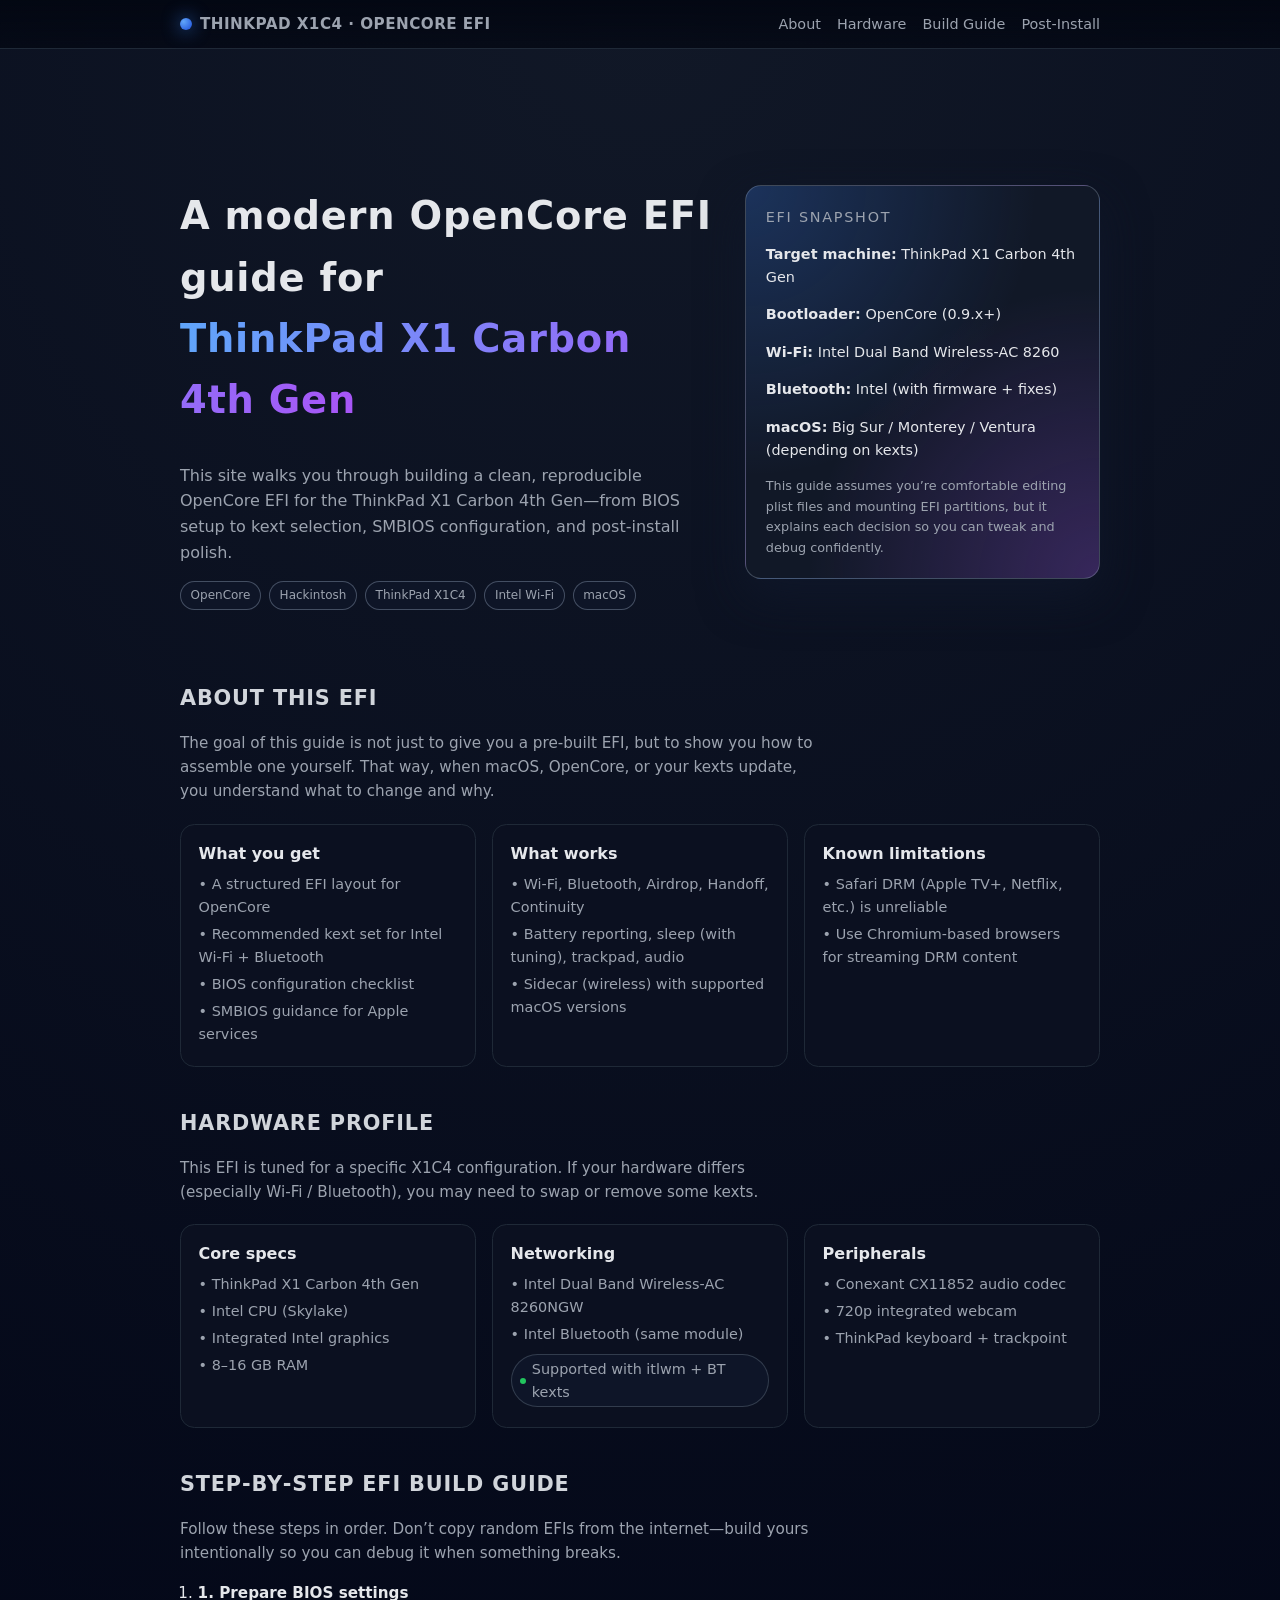
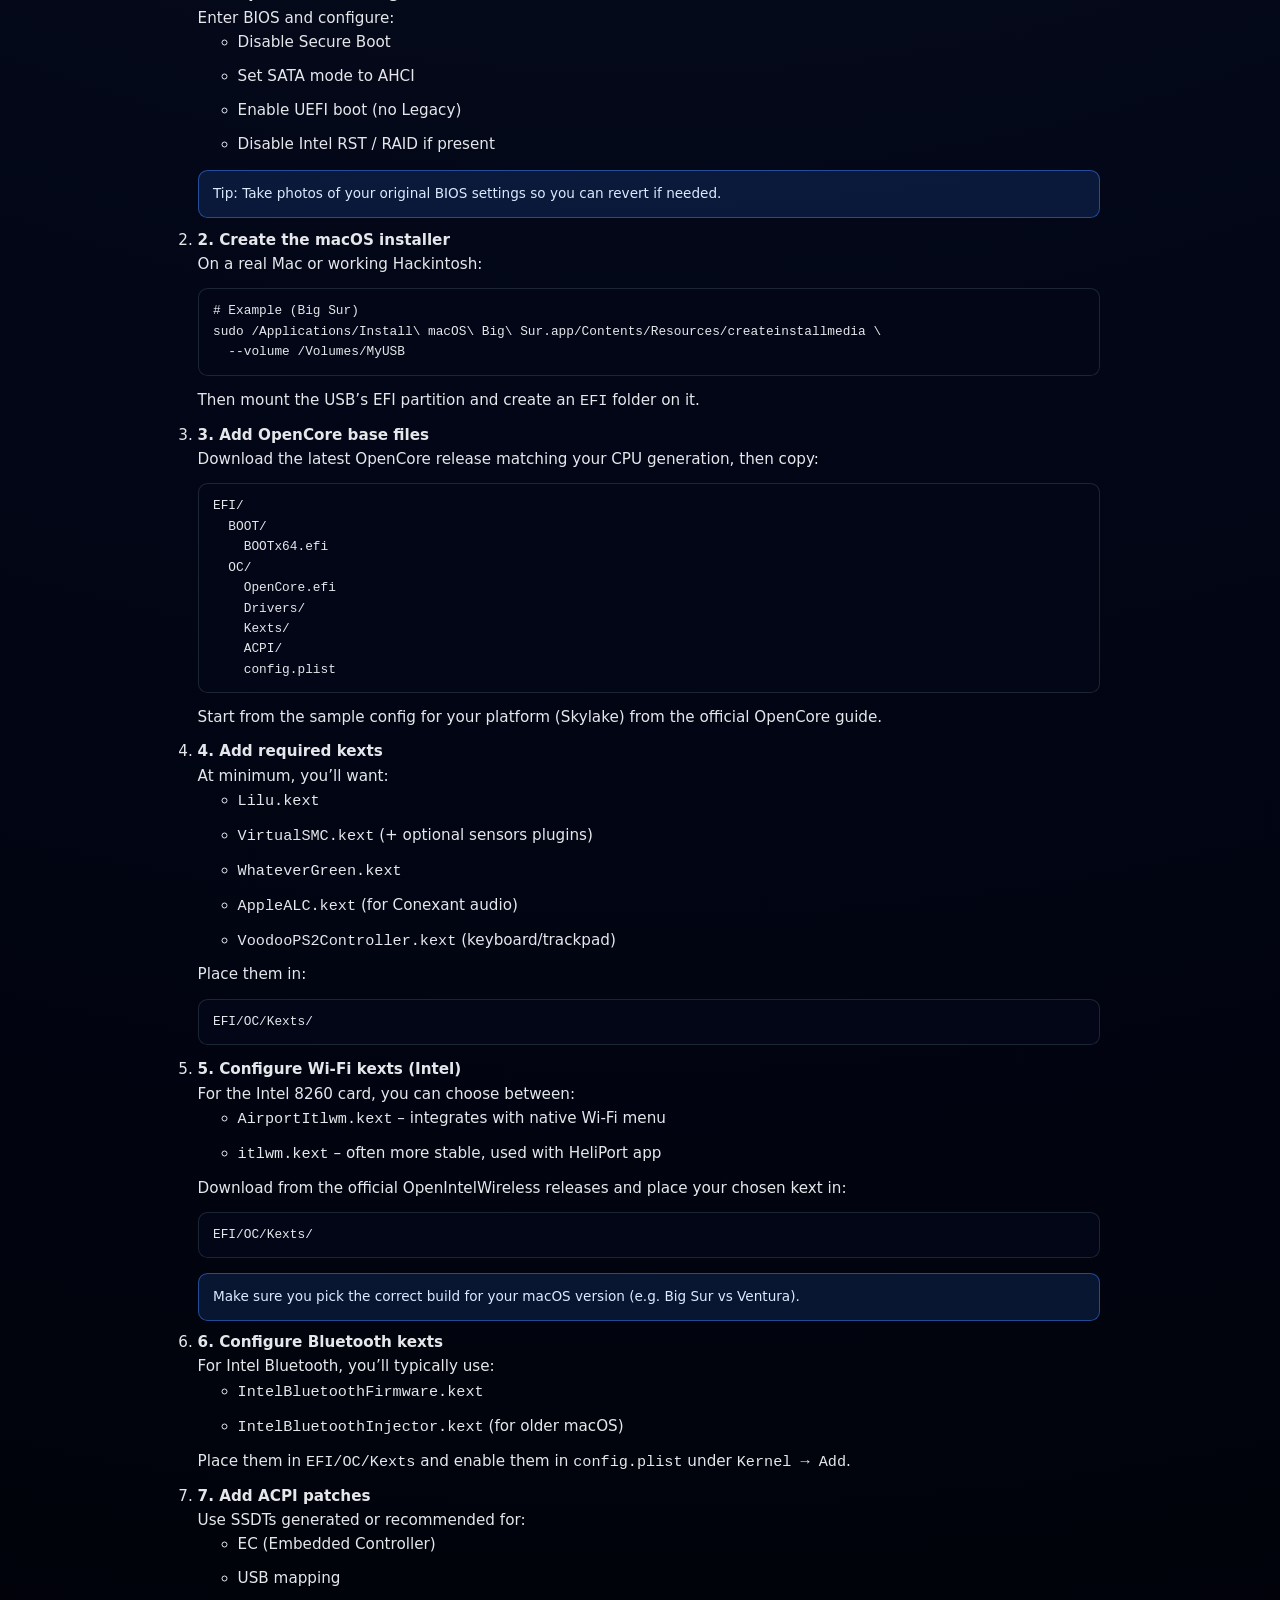
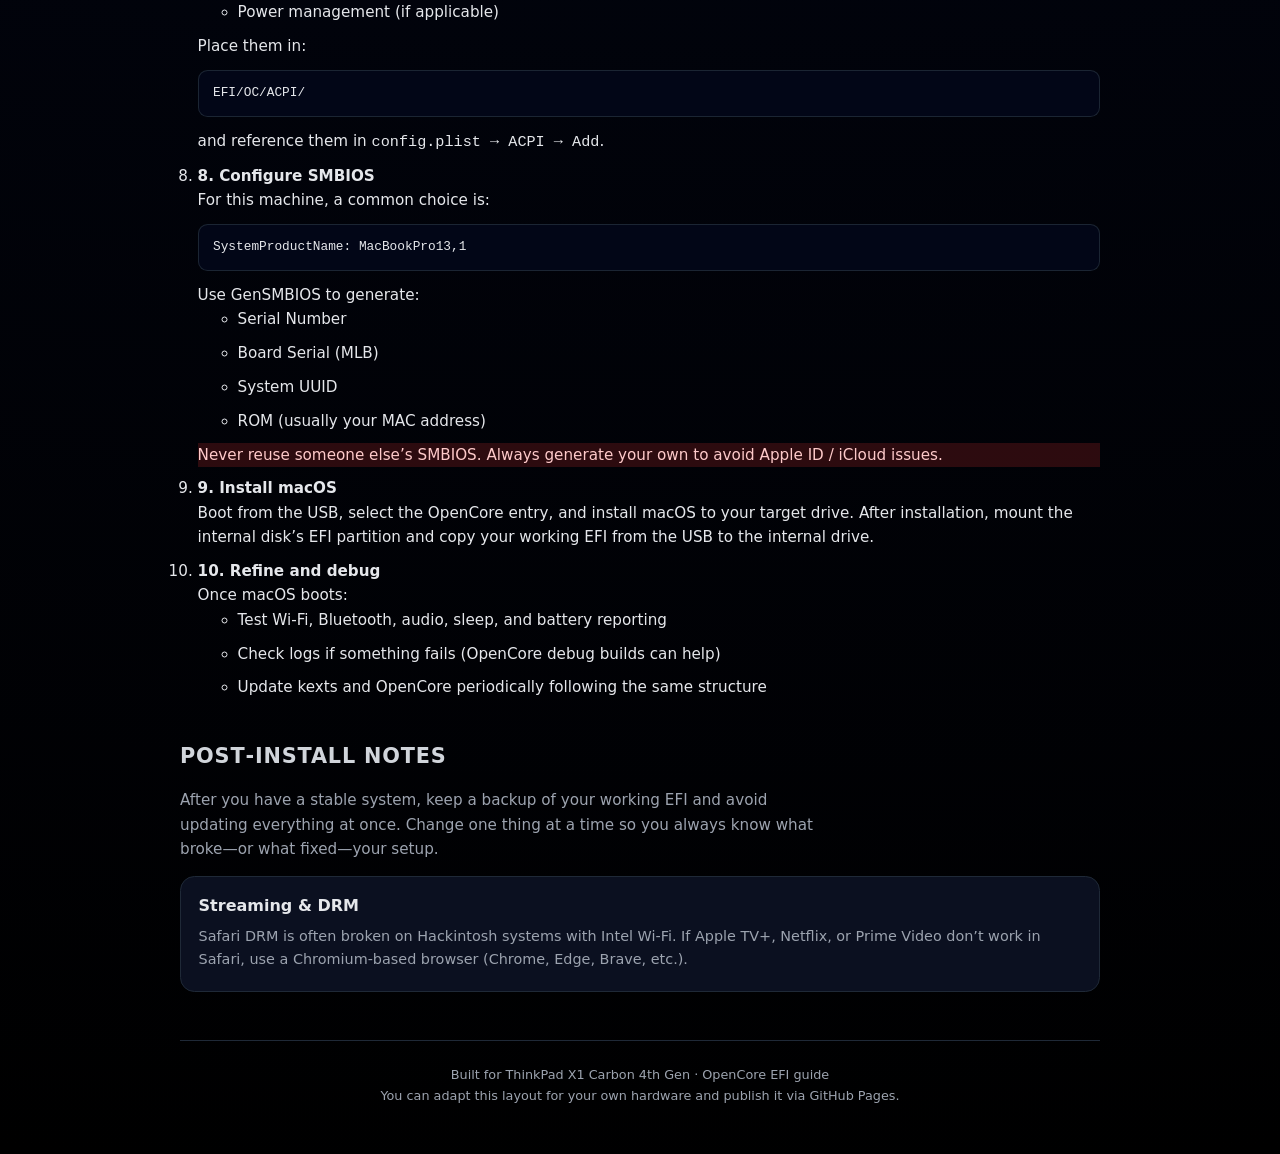
==== index.html @ 1c0f7b6c "Create index.html" ====
<!DOCTYPE html>
<html lang="en">
<head>
    <meta charset="UTF-8">
    <title>ThinkPad X1 Carbon 4th Gen – OpenCore EFI Guide</title>
    <meta name="viewport" content="width=device-width, initial-scale=1">

    <!-- Modern minimal styling -->
    <style>
        :root {
            --bg: #050816;
            --bg-alt: #0b1020;
            --card: #111827;
            --accent: #3b82f6;
            --accent-soft: rgba(59,130,246,0.15);
            --text: #e5e7eb;
            --muted: #9ca3af;
            --border: #1f2937;
            --code-bg: #020617;
            --font-main: system-ui, -apple-system, BlinkMacSystemFont, "Segoe UI", sans-serif;
            --font-mono: ui-monospace, SFMono-Regular, Menlo, Monaco, Consolas, "Liberation Mono", "Courier New", monospace;
        }

        * {
            box-sizing: border-box;
        }

        body {
            margin: 0;
            font-family: var(--font-main);
            background: radial-gradient(circle at top, #111827 0, #020617 45%, #000 100%);
            color: var(--text);
            line-height: 1.6;
        }

        a {
            color: var(--accent);
            text-decoration: none;
        }

        a:hover {
            text-decoration: underline;
        }

        header {
            position: sticky;
            top: 0;
            z-index: 20;
            backdrop-filter: blur(16px);
            background: linear-gradient(to bottom, rgba(3,7,18,0.95), rgba(3,7,18,0.7));
            border-bottom: 1px solid var(--border);
        }

        .nav {
            max-width: 960px;
            margin: 0 auto;
            padding: 0.75rem 1.25rem;
            display: flex;
            align-items: center;
            justify-content: space-between;
        }

        .nav-left {
            display: flex;
            align-items: center;
            gap: 0.5rem;
        }

        .logo-dot {
            width: 12px;
            height: 12px;
            border-radius: 999px;
            background: radial-gradient(circle at 30% 30%, #60a5fa, #1d4ed8);
            box-shadow: 0 0 18px rgba(59,130,246,0.8);
        }

        .nav-title {
            font-weight: 600;
            letter-spacing: 0.03em;
            font-size: 0.95rem;
            text-transform: uppercase;
            color: var(--muted);
        }

        .nav-links {
            display: flex;
            gap: 1rem;
            font-size: 0.9rem;
        }

        .nav-links a {
            color: var(--muted);
        }

        .nav-links a:hover {
            color: var(--text);
        }

        main {
            max-width: 960px;
            margin: 0 auto;
            padding: 1.5rem 1.25rem 3rem;
        }

        .hero {
            padding: 2.5rem 0 2rem;
            display: grid;
            grid-template-columns: minmax(0, 3fr) minmax(0, 2fr);
            gap: 2rem;
            align-items: center;
        }

        @media (max-width: 800px) {
            .hero {
                grid-template-columns: minmax(0, 1fr);
            }
        }

        .hero-title {
            font-size: clamp(2.1rem, 3vw, 2.6rem);
            font-weight: 700;
            letter-spacing: 0.02em;
        }

        .hero-title span {
            background: linear-gradient(to right, #60a5fa, #a855f7);
            -webkit-background-clip: text;
            color: transparent;
        }

        .hero-subtitle {
            margin-top: 0.75rem;
            color: var(--muted);
            max-width: 32rem;
        }

        .hero-tags {
            margin-top: 1rem;
            display: flex;
            flex-wrap: wrap;
            gap: 0.5rem;
        }

        .tag {
            font-size: 0.75rem;
            padding: 0.25rem 0.6rem;
            border-radius: 999px;
            border: 1px solid rgba(148,163,184,0.4);
            color: var(--muted);
            background: rgba(15,23,42,0.8);
        }

        .hero-card {
            border-radius: 1rem;
            padding: 1.25rem;
            background: radial-gradient(circle at top left, rgba(59,130,246,0.25), transparent 55%),
                        radial-gradient(circle at bottom right, rgba(168,85,247,0.25), transparent 55%),
                        var(--card);
            border: 1px solid rgba(148,163,184,0.35);
            box-shadow: 0 18px 45px rgba(15,23,42,0.9);
        }

        .hero-card-title {
            font-size: 0.9rem;
            text-transform: uppercase;
            letter-spacing: 0.12em;
            color: var(--muted);
            margin-bottom: 0.75rem;
        }

        .hero-card-body {
            font-size: 0.9rem;
        }

        .hero-card-body strong {
            color: #e5e7eb;
        }

        .hero-card-meta {
            margin-top: 0.75rem;
            font-size: 0.8rem;
            color: var(--muted);
        }

        section {
            margin-top: 2.5rem;
        }

        section h2 {
            font-size: 1.3rem;
            margin-bottom: 0.75rem;
            letter-spacing: 0.04em;
            text-transform: uppercase;
            color: #d1d5db;
        }

        .section-muted {
            color: var(--muted);
            font-size: 0.95rem;
            max-width: 40rem;
        }

        .grid {
            display: grid;
            grid-template-columns: repeat(auto-fit, minmax(260px, 1fr));
            gap: 1rem;
            margin-top: 1.25rem;
        }

        .card {
            background: var(--bg-alt);
            border-radius: 0.9rem;
            border: 1px solid var(--border);
            padding: 1rem 1.1rem;
        }

        .card h3 {
            margin-top: 0;
            font-size: 1rem;
            margin-bottom: 0.4rem;
        }

        .card p {
            margin: 0.25rem 0;
            font-size: 0.9rem;
            color: var(--muted);
        }

        .pill {
            display: inline-flex;
            align-items: center;
            gap: 0.35rem;
            font-size: 0.75rem;
            padding: 0.15rem 0.55rem;
            border-radius: 999px;
            background: rgba(15,23,42,0.9);
            border: 1px solid rgba(55,65,81,0.9);
            color: var(--muted);
        }

        .pill-dot {
            width: 6px;
            height: 6px;
            border-radius: 999px;
            background: #22c55e;
        }

        .pill-dot-bad {
            background: #ef4444;
        }

        .step-list {
            margin-top: 1rem;
            padding-left: 1.1rem;
        }

        .step-list li {
            margin-bottom: 0.6rem;
            font-size: 0.95rem;
        }

        .step-label {
            font-weight: 600;
            color: #e5e7eb;
        }

        pre {
            margin: 0.75rem 0;
            padding: 0.75rem 0.9rem;
            border-radius: 0.6rem;
            background: var(--code-bg);
            border: 1px solid rgba(31,41,55,0.9);
            overflow-x: auto;
            font-family: var(--font-mono);
            font-size: 0.8rem;
            color: #e5e7eb;
        }

        code {
            font-family: var(--font-mono);
        }

        .callout {
            margin-top: 0.9rem;
            padding: 0.75rem 0.9rem;
            border-radius: 0.6rem;
            border: 1px solid rgba(59,130,246,0.5);
            background: var(--accent-soft);
            font-size: 0.85rem;
            color: #dbeafe;
        }

        .callout-warn {
            border-color: rgba(248,113,113,0.7);
            background: rgba(127,29,29,0.35);
            color: #fecaca;
        }

        footer {
            margin-top: 3rem;
            padding-top: 1.5rem;
            border-top: 1px solid var(--border);
            font-size: 0.8rem;
            color: var(--muted);
            text-align: center;
        }
    </style>
</head>
<body>

<header>
    <div class="nav">
        <div class="nav-left">
            <div class="logo-dot"></div>
            <div class="nav-title">ThinkPad X1C4 · OpenCore EFI</div>
        </div>
        <nav class="nav-links">
            <a href="#about">About</a>
            <a href="#hardware">Hardware</a>
            <a href="#guide">Build Guide</a>
            <a href="#postinstall">Post‑Install</a>
        </nav>
    </div>
</header>

<main>
    <!-- Hero -->
    <section class="hero">
        <div>
            <h1 class="hero-title">
                A modern OpenCore EFI guide for<br>
                <span>ThinkPad X1 Carbon 4th Gen</span>
            </h1>
            <p class="hero-subtitle">
                This site walks you through building a clean, reproducible OpenCore EFI for the ThinkPad X1 Carbon
                4th Gen—from BIOS setup to kext selection, SMBIOS configuration, and post‑install polish.
            </p>
            <div class="hero-tags">
                <span class="tag">OpenCore</span>
                <span class="tag">Hackintosh</span>
                <span class="tag">ThinkPad X1C4</span>
                <span class="tag">Intel Wi‑Fi</span>
                <span class="tag">macOS</span>
            </div>
        </div>
        <aside class="hero-card">
            <div class="hero-card-title">EFI Snapshot</div>
            <div class="hero-card-body">
                <p><strong>Target machine:</strong> ThinkPad X1 Carbon 4th Gen</p>
                <p><strong>Bootloader:</strong> OpenCore (0.9.x+)</p>
                <p><strong>Wi‑Fi:</strong> Intel Dual Band Wireless‑AC 8260</p>
                <p><strong>Bluetooth:</strong> Intel (with firmware + fixes)</p>
                <p><strong>macOS:</strong> Big Sur / Monterey / Ventura (depending on kexts)</p>
            </div>
            <div class="hero-card-meta">
                This guide assumes you’re comfortable editing plist files and mounting EFI partitions, but it explains
                each decision so you can tweak and debug confidently.
            </div>
        </aside>
    </section>

    <!-- About -->
    <section id="about">
        <h2>About this EFI</h2>
        <p class="section-muted">
            The goal of this guide is not just to give you a pre‑built EFI, but to show you how to assemble one
            yourself. That way, when macOS, OpenCore, or your kexts update, you understand what to change and why.
        </p>

        <div class="grid">
            <div class="card">
                <h3>What you get</h3>
                <p>• A structured EFI layout for OpenCore</p>
                <p>• Recommended kext set for Intel Wi‑Fi + Bluetooth</p>
                <p>• BIOS configuration checklist</p>
                <p>• SMBIOS guidance for Apple services</p>
            </div>
            <div class="card">
                <h3>What works</h3>
                <p>• Wi‑Fi, Bluetooth, Airdrop, Handoff, Continuity</p>
                <p>• Battery reporting, sleep (with tuning), trackpad, audio</p>
                <p>• Sidecar (wireless) with supported macOS versions</p>
            </div>
            <div class="card">
                <h3>Known limitations</h3>
                <p>• Safari DRM (Apple TV+, Netflix, etc.) is unreliable</p>
                <p>• Use Chromium‑based browsers for streaming DRM content</p>
            </div>
        </div>
    </section>

    <!-- Hardware -->
    <section id="hardware">
        <h2>Hardware profile</h2>
        <p class="section-muted">
            This EFI is tuned for a specific X1C4 configuration. If your hardware differs (especially Wi‑Fi / Bluetooth),
            you may need to swap or remove some kexts.
        </p>

        <div class="grid">
            <div class="card">
                <h3>Core specs</h3>
                <p>• ThinkPad X1 Carbon 4th Gen</p>
                <p>• Intel CPU (Skylake)</p>
                <p>• Integrated Intel graphics</p>
                <p>• 8–16 GB RAM</p>
            </div>
            <div class="card">
                <h3>Networking</h3>
                <p>• Intel Dual Band Wireless‑AC 8260NGW</p>
                <p>• Intel Bluetooth (same module)</p>
                <p class="pill"><span class="pill-dot"></span> Supported with itlwm + BT kexts</p>
            </div>
            <div class="card">
                <h3>Peripherals</h3>
                <p>• Conexant CX11852 audio codec</p>
                <p>• 720p integrated webcam</p>
                <p>• ThinkPad keyboard + trackpoint</p>
            </div>
        </div>
    </section>

    <!-- Guide -->
    <section id="guide">
        <h2>Step‑by‑step EFI build guide</h2>
        <p class="section-muted">
            Follow these steps in order. Don’t copy random EFIs from the internet—build yours intentionally so you can
            debug it when something breaks.
        </p>

        <ol class="step-list">
            <li>
                <span class="step-label">1. Prepare BIOS settings</span><br>
                Enter BIOS and configure:
                <ul>
                    <li>Disable Secure Boot</li>
                    <li>Set SATA mode to AHCI</li>
                    <li>Enable UEFI boot (no Legacy)</li>
                    <li>Disable Intel RST / RAID if present</li>
                </ul>
                <div class="callout">
                    Tip: Take photos of your original BIOS settings so you can revert if needed.
                </div>
            </li>

            <li>
                <span class="step-label">2. Create the macOS installer</span><br>
                On a real Mac or working Hackintosh:
                <pre><code># Example (Big Sur)
sudo /Applications/Install\ macOS\ Big\ Sur.app/Contents/Resources/createinstallmedia \
  --volume /Volumes/MyUSB</code></pre>
                Then mount the USB’s EFI partition and create an <code>EFI</code> folder on it.
            </li>

            <li>
                <span class="step-label">3. Add OpenCore base files</span><br>
                Download the latest OpenCore release matching your CPU generation, then copy:
                <pre><code>EFI/
  BOOT/
    BOOTx64.efi
  OC/
    OpenCore.efi
    Drivers/
    Kexts/
    ACPI/
    config.plist</code></pre>
                Start from the sample config for your platform (Skylake) from the official OpenCore guide.
            </li>

            <li>
                <span class="step-label">4. Add required kexts</span><br>
                At minimum, you’ll want:
                <ul>
                    <li><code>Lilu.kext</code></li>
                    <li><code>VirtualSMC.kext</code> (+ optional sensors plugins)</li>
                    <li><code>WhateverGreen.kext</code></li>
                    <li><code>AppleALC.kext</code> (for Conexant audio)</li>
                    <li><code>VoodooPS2Controller.kext</code> (keyboard/trackpad)</li>
                </ul>
                Place them in:
                <pre><code>EFI/OC/Kexts/</code></pre>
            </li>

            <li>
                <span class="step-label">5. Configure Wi‑Fi kexts (Intel)</span><br>
                For the Intel 8260 card, you can choose between:
                <ul>
                    <li><code>AirportItlwm.kext</code> – integrates with native Wi‑Fi menu</li>
                    <li><code>itlwm.kext</code> – often more stable, used with HeliPort app</li>
                </ul>
                Download from the official OpenIntelWireless releases and place your chosen kext in:
                <pre><code>EFI/OC/Kexts/</code></pre>
                <div class="callout">
                    Make sure you pick the correct build for your macOS version (e.g. Big Sur vs Ventura).
                </div>
            </li>

            <li>
                <span class="step-label">6. Configure Bluetooth kexts</span><br>
                For Intel Bluetooth, you’ll typically use:
                <ul>
                    <li><code>IntelBluetoothFirmware.kext</code></li>
                    <li><code>IntelBluetoothInjector.kext</code> (for older macOS)</li>
                </ul>
                Place them in <code>EFI/OC/Kexts</code> and enable them in <code>config.plist</code> under
                <code>Kernel → Add</code>.
            </li>

            <li>
                <span class="step-label">7. Add ACPI patches</span><br>
                Use SSDTs generated or recommended for:
                <ul>
                    <li>EC (Embedded Controller)</li>
                    <li>USB mapping</li>
                    <li>Power management (if applicable)</li>
                </ul>
                Place them in:
                <pre><code>EFI/OC/ACPI/</code></pre>
                and reference them in <code>config.plist → ACPI → Add</code>.
            </li>

            <li>
                <span class="step-label">8. Configure SMBIOS</span><br>
                For this machine, a common choice is:
                <pre><code>SystemProductName: MacBookPro13,1</code></pre>
                Use GenSMBIOS to generate:
                <ul>
                    <li>Serial Number</li>
                    <li>Board Serial (MLB)</li>
                    <li>System UUID</li>
                    <li>ROM (usually your MAC address)</li>
                </ul>
                <div class="callout-warn">
                    Never reuse someone else’s SMBIOS. Always generate your own to avoid Apple ID / iCloud issues.
                </div>
            </li>

            <li>
                <span class="step-label">9. Install macOS</span><br>
                Boot from the USB, select the OpenCore entry, and install macOS to your target drive. After installation,
                mount the internal disk’s EFI partition and copy your working EFI from the USB to the internal drive.
            </li>

            <li>
                <span class="step-label">10. Refine and debug</span><br>
                Once macOS boots:
                <ul>
                    <li>Test Wi‑Fi, Bluetooth, audio, sleep, and battery reporting</li>
                    <li>Check logs if something fails (OpenCore debug builds can help)</li>
                    <li>Update kexts and OpenCore periodically following the same structure</li>
                </ul>
            </li>
        </ol>
    </section>

    <!-- Post-install -->
    <section id="postinstall">
        <h2>Post‑install notes</h2>
        <p class="section-muted">
            After you have a stable system, keep a backup of your working EFI and avoid updating everything at once.
            Change one thing at a time so you always know what broke—or what fixed—your setup.
        </p>

        <div class="card">
            <h3>Streaming & DRM</h3>
            <p>Safari DRM is often broken on Hackintosh systems with Intel Wi‑Fi. If Apple TV+, Netflix, or Prime Video
               don’t work in Safari, use a Chromium‑based browser (Chrome, Edge, Brave, etc.).</p>
        </div>
    </section>

    <footer>
        Built for ThinkPad X1 Carbon 4th Gen · OpenCore EFI guide<br>
        You can adapt this layout for your own hardware and publish it via GitHub Pages.
    </footer>
</main>

</body>
</html>
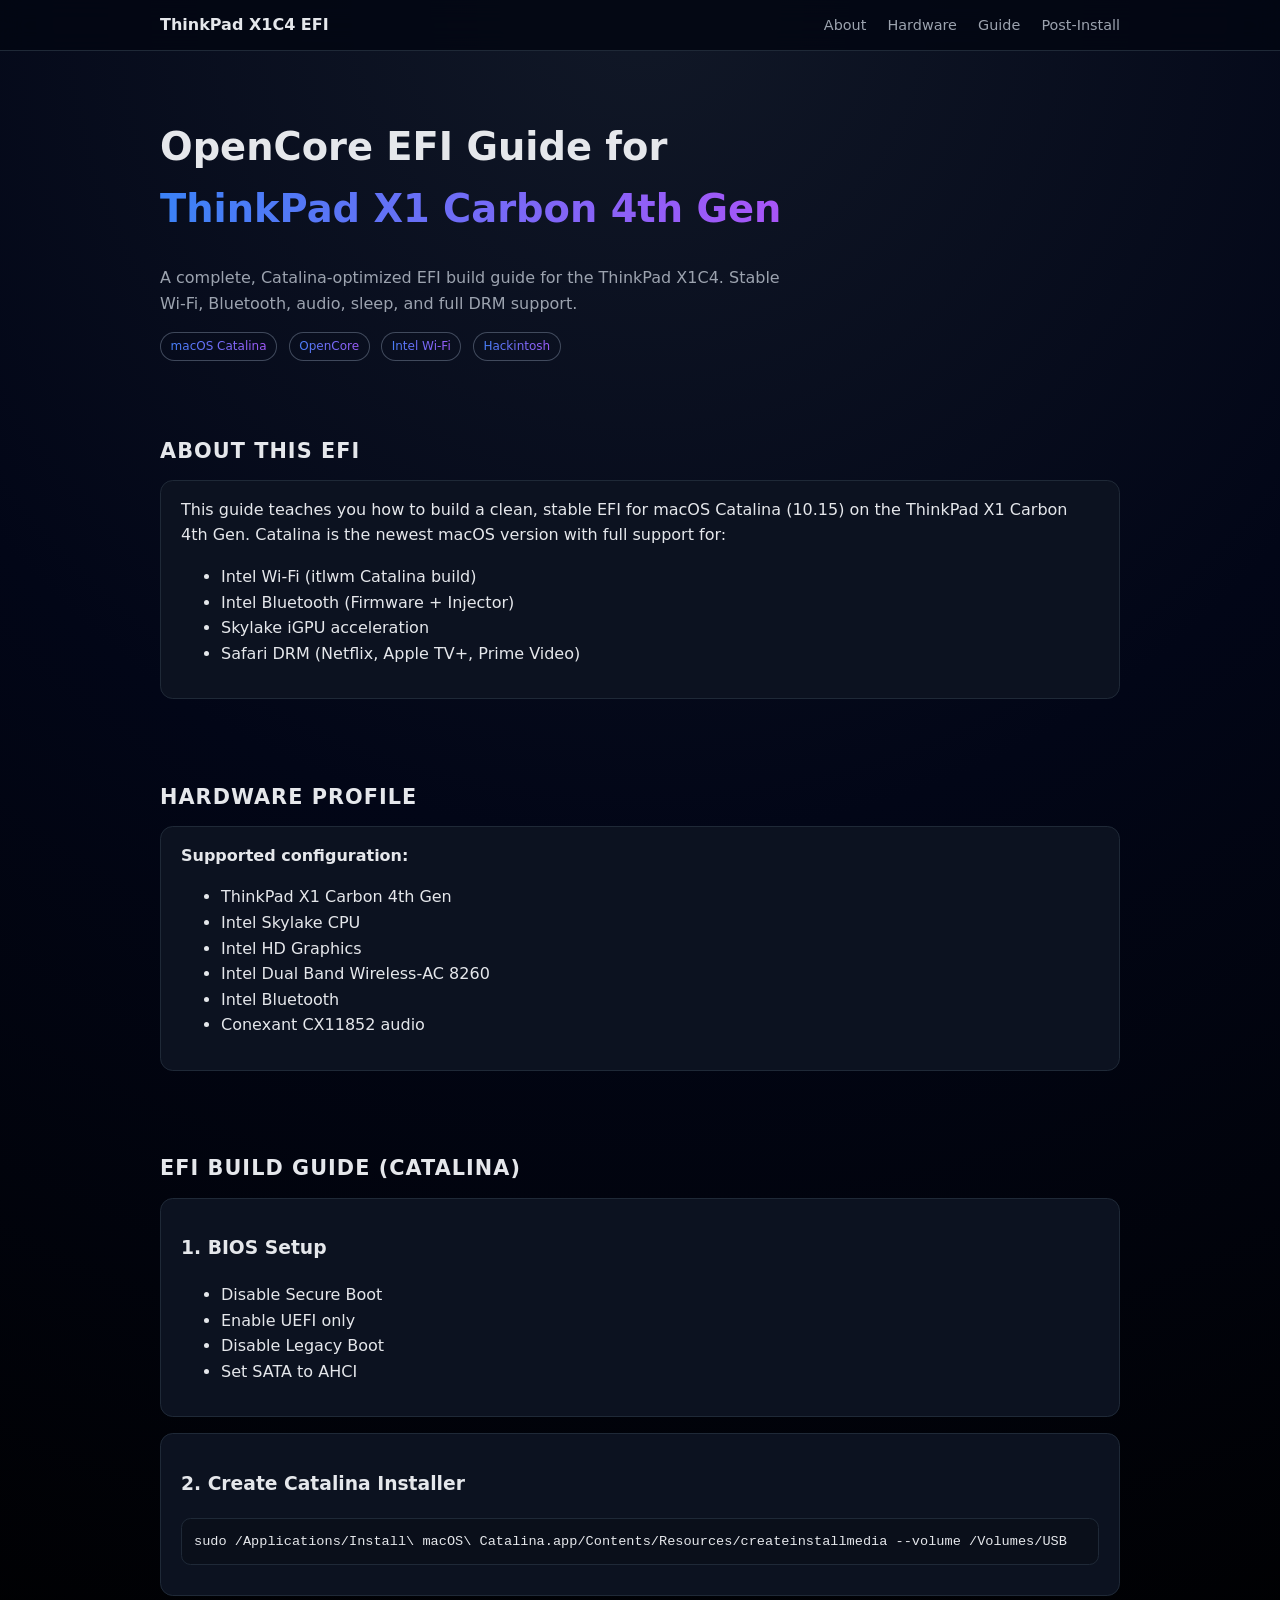
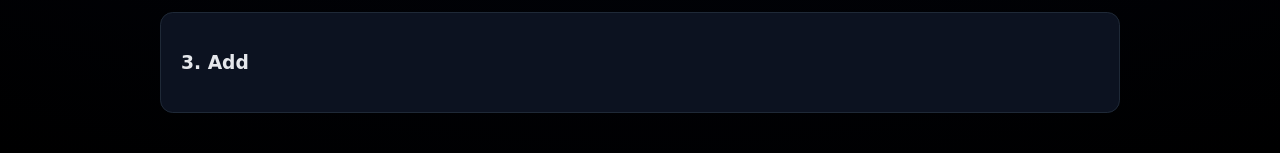
==== commit cddf879d: "Update index.html" ====
--- a/index.html
+++ b/index.html
@@ -2,577 +2,214 @@
 <html lang="en">
 <head>
     <meta charset="UTF-8">
-    <title>ThinkPad X1 Carbon 4th Gen – OpenCore EFI Guide</title>
+    <title>ThinkPad X1 Carbon 4th Gen – Catalina OpenCore EFI Guide</title>
     <meta name="viewport" content="width=device-width, initial-scale=1">
 
-    <!-- Modern minimal styling -->
     <style>
         :root {
-            --bg: #050816;
-            --bg-alt: #0b1020;
+            --bg: #05070f;
+            --bg2: #0c1220;
             --card: #111827;
             --accent: #3b82f6;
-            --accent-soft: rgba(59,130,246,0.15);
+            --accent2: #a855f7;
             --text: #e5e7eb;
             --muted: #9ca3af;
             --border: #1f2937;
-            --code-bg: #020617;
-            --font-main: system-ui, -apple-system, BlinkMacSystemFont, "Segoe UI", sans-serif;
-            --font-mono: ui-monospace, SFMono-Regular, Menlo, Monaco, Consolas, "Liberation Mono", "Courier New", monospace;
-        }
-
-        * {
-            box-sizing: border-box;
+            --code: #0a0f1a;
+            --mono: ui-monospace, SFMono-Regular, Menlo, Monaco, Consolas, monospace;
+            --sans: system-ui, -apple-system, BlinkMacSystemFont, "Segoe UI", sans-serif;
         }
 
         body {
             margin: 0;
-            font-family: var(--font-main);
+            font-family: var(--sans);
             background: radial-gradient(circle at top, #111827 0, #020617 45%, #000 100%);
             color: var(--text);
             line-height: 1.6;
         }
 
-        a {
-            color: var(--accent);
-            text-decoration: none;
-        }
-
-        a:hover {
-            text-decoration: underline;
-        }
-
         header {
             position: sticky;
             top: 0;
-            z-index: 20;
-            backdrop-filter: blur(16px);
-            background: linear-gradient(to bottom, rgba(3,7,18,0.95), rgba(3,7,18,0.7));
+            backdrop-filter: blur(12px);
+            background: rgba(3,7,18,0.85);
             border-bottom: 1px solid var(--border);
-        }
-
-        .nav {
+            z-index: 10;
+        }
+
+        nav {
             max-width: 960px;
-            margin: 0 auto;
+            margin: auto;
             padding: 0.75rem 1.25rem;
             display: flex;
+            justify-content: space-between;
             align-items: center;
-            justify-content: space-between;
-        }
-
-        .nav-left {
-            display: flex;
-            align-items: center;
-            gap: 0.5rem;
-        }
-
-        .logo-dot {
-            width: 12px;
-            height: 12px;
-            border-radius: 999px;
-            background: radial-gradient(circle at 30% 30%, #60a5fa, #1d4ed8);
-            box-shadow: 0 0 18px rgba(59,130,246,0.8);
-        }
-
-        .nav-title {
-            font-weight: 600;
-            letter-spacing: 0.03em;
-            font-size: 0.95rem;
-            text-transform: uppercase;
-            color: var(--muted);
-        }
-
-        .nav-links {
-            display: flex;
-            gap: 1rem;
+        }
+
+        nav a {
+            color: var(--muted);
+            margin-left: 1rem;
+            text-decoration: none;
             font-size: 0.9rem;
         }
 
-        .nav-links a {
-            color: var(--muted);
-        }
-
-        .nav-links a:hover {
+        nav a:hover {
             color: var(--text);
         }
 
-        main {
+        .hero {
             max-width: 960px;
-            margin: 0 auto;
-            padding: 1.5rem 1.25rem 3rem;
-        }
-
-        .hero {
-            padding: 2.5rem 0 2rem;
-            display: grid;
-            grid-template-columns: minmax(0, 3fr) minmax(0, 2fr);
-            gap: 2rem;
-            align-items: center;
-        }
-
-        @media (max-width: 800px) {
-            .hero {
-                grid-template-columns: minmax(0, 1fr);
-            }
-        }
-
-        .hero-title {
-            font-size: clamp(2.1rem, 3vw, 2.6rem);
+            margin: auto;
+            padding: 2.5rem 1.25rem 2rem;
+        }
+
+        .hero h1 {
+            font-size: clamp(2rem, 3vw, 2.6rem);
             font-weight: 700;
-            letter-spacing: 0.02em;
-        }
-
-        .hero-title span {
-            background: linear-gradient(to right, #60a5fa, #a855f7);
+        }
+
+        .hero span {
+            background: linear-gradient(to right, var(--accent), var(--accent2));
             -webkit-background-clip: text;
             color: transparent;
         }
 
-        .hero-subtitle {
-            margin-top: 0.75rem;
-            color: var(--muted);
-            max-width: 32rem;
-        }
-
-        .hero-tags {
-            margin-top: 1rem;
-            display: flex;
-            flex-wrap: wrap;
-            gap: 0.5rem;
+        .hero p {
+            color: var(--muted);
+            max-width: 40rem;
         }
 
         .tag {
-            font-size: 0.75rem;
+            display: inline-block;
             padding: 0.25rem 0.6rem;
             border-radius: 999px;
             border: 1px solid rgba(148,163,184,0.4);
             color: var(--muted);
-            background: rgba(15,23,42,0.8);
-        }
-
-        .hero-card {
-            border-radius: 1rem;
-            padding: 1.25rem;
-            background: radial-gradient(circle at top left, rgba(59,130,246,0.25), transparent 55%),
-                        radial-gradient(circle at bottom right, rgba(168,85,247,0.25), transparent 55%),
-                        var(--card);
-            border: 1px solid rgba(148,163,184,0.35);
-            box-shadow: 0 18px 45px rgba(15,23,42,0.9);
-        }
-
-        .hero-card-title {
-            font-size: 0.9rem;
-            text-transform: uppercase;
-            letter-spacing: 0.12em;
-            color: var(--muted);
-            margin-bottom: 0.75rem;
-        }
-
-        .hero-card-body {
-            font-size: 0.9rem;
-        }
-
-        .hero-card-body strong {
-            color: #e5e7eb;
-        }
-
-        .hero-card-meta {
-            margin-top: 0.75rem;
-            font-size: 0.8rem;
-            color: var(--muted);
+            margin-right: 0.4rem;
+            font-size: 0.75rem;
         }
 
         section {
-            margin-top: 2.5rem;
-        }
-
-        section h2 {
+            max-width: 960px;
+            margin: auto;
+            padding: 1.5rem 1.25rem;
+        }
+
+        h2 {
             font-size: 1.3rem;
             margin-bottom: 0.75rem;
-            letter-spacing: 0.04em;
             text-transform: uppercase;
-            color: #d1d5db;
-        }
-
-        .section-muted {
-            color: var(--muted);
-            font-size: 0.95rem;
-            max-width: 40rem;
-        }
-
-        .grid {
-            display: grid;
-            grid-template-columns: repeat(auto-fit, minmax(260px, 1fr));
-            gap: 1rem;
-            margin-top: 1.25rem;
+            letter-spacing: 0.05em;
         }
 
         .card {
-            background: var(--bg-alt);
-            border-radius: 0.9rem;
+            background: var(--bg2);
             border: 1px solid var(--border);
-            padding: 1rem 1.1rem;
-        }
-
-        .card h3 {
-            margin-top: 0;
-            font-size: 1rem;
-            margin-bottom: 0.4rem;
-        }
-
-        .card p {
-            margin: 0.25rem 0;
-            font-size: 0.9rem;
-            color: var(--muted);
-        }
-
-        .pill {
-            display: inline-flex;
-            align-items: center;
-            gap: 0.35rem;
-            font-size: 0.75rem;
-            padding: 0.15rem 0.55rem;
-            border-radius: 999px;
-            background: rgba(15,23,42,0.9);
-            border: 1px solid rgba(55,65,81,0.9);
-            color: var(--muted);
-        }
-
-        .pill-dot {
-            width: 6px;
-            height: 6px;
-            border-radius: 999px;
-            background: #22c55e;
-        }
-
-        .pill-dot-bad {
-            background: #ef4444;
-        }
-
-        .step-list {
-            margin-top: 1rem;
-            padding-left: 1.1rem;
-        }
-
-        .step-list li {
-            margin-bottom: 0.6rem;
-            font-size: 0.95rem;
-        }
-
-        .step-label {
-            font-weight: 600;
-            color: #e5e7eb;
+            border-radius: 0.8rem;
+            padding: 1rem 1.25rem;
+            margin-bottom: 1rem;
         }
 
         pre {
+            background: var(--code);
+            border: 1px solid var(--border);
+            padding: 0.75rem;
+            border-radius: 0.6rem;
+            overflow-x: auto;
+            font-family: var(--mono);
+            font-size: 0.85rem;
+        }
+
+        .callout {
+            background: rgba(59,130,246,0.15);
+            border-left: 3px solid var(--accent);
+            padding: 0.75rem 1rem;
+            border-radius: 0.4rem;
             margin: 0.75rem 0;
-            padding: 0.75rem 0.9rem;
-            border-radius: 0.6rem;
-            background: var(--code-bg);
-            border: 1px solid rgba(31,41,55,0.9);
-            overflow-x: auto;
-            font-family: var(--font-mono);
-            font-size: 0.8rem;
-            color: #e5e7eb;
-        }
-
-        code {
-            font-family: var(--font-mono);
-        }
-
-        .callout {
-            margin-top: 0.9rem;
-            padding: 0.75rem 0.9rem;
-            border-radius: 0.6rem;
-            border: 1px solid rgba(59,130,246,0.5);
-            background: var(--accent-soft);
+        }
+
+        footer {
+            text-align: center;
+            padding: 2rem;
+            color: var(--muted);
             font-size: 0.85rem;
-            color: #dbeafe;
-        }
-
-        .callout-warn {
-            border-color: rgba(248,113,113,0.7);
-            background: rgba(127,29,29,0.35);
-            color: #fecaca;
-        }
-
-        footer {
-            margin-top: 3rem;
-            padding-top: 1.5rem;
-            border-top: 1px solid var(--border);
-            font-size: 0.8rem;
-            color: var(--muted);
-            text-align: center;
         }
     </style>
 </head>
+
 <body>
 
 <header>
-    <div class="nav">
-        <div class="nav-left">
-            <div class="logo-dot"></div>
-            <div class="nav-title">ThinkPad X1C4 · OpenCore EFI</div>
-        </div>
-        <nav class="nav-links">
+    <nav>
+        <div><strong>ThinkPad X1C4 EFI</strong></div>
+        <div>
             <a href="#about">About</a>
             <a href="#hardware">Hardware</a>
-            <a href="#guide">Build Guide</a>
-            <a href="#postinstall">Post‑Install</a>
-        </nav>
-    </div>
+            <a href="#guide">Guide</a>
+            <a href="#post">Post‑Install</a>
+        </div>
+    </nav>
 </header>
 
-<main>
-    <!-- Hero -->
-    <section class="hero">
-        <div>
-            <h1 class="hero-title">
-                A modern OpenCore EFI guide for<br>
-                <span>ThinkPad X1 Carbon 4th Gen</span>
-            </h1>
-            <p class="hero-subtitle">
-                This site walks you through building a clean, reproducible OpenCore EFI for the ThinkPad X1 Carbon
-                4th Gen—from BIOS setup to kext selection, SMBIOS configuration, and post‑install polish.
-            </p>
-            <div class="hero-tags">
-                <span class="tag">OpenCore</span>
-                <span class="tag">Hackintosh</span>
-                <span class="tag">ThinkPad X1C4</span>
-                <span class="tag">Intel Wi‑Fi</span>
-                <span class="tag">macOS</span>
-            </div>
-        </div>
-        <aside class="hero-card">
-            <div class="hero-card-title">EFI Snapshot</div>
-            <div class="hero-card-body">
-                <p><strong>Target machine:</strong> ThinkPad X1 Carbon 4th Gen</p>
-                <p><strong>Bootloader:</strong> OpenCore (0.9.x+)</p>
-                <p><strong>Wi‑Fi:</strong> Intel Dual Band Wireless‑AC 8260</p>
-                <p><strong>Bluetooth:</strong> Intel (with firmware + fixes)</p>
-                <p><strong>macOS:</strong> Big Sur / Monterey / Ventura (depending on kexts)</p>
-            </div>
-            <div class="hero-card-meta">
-                This guide assumes you’re comfortable editing plist files and mounting EFI partitions, but it explains
-                each decision so you can tweak and debug confidently.
-            </div>
-        </aside>
-    </section>
-
-    <!-- About -->
-    <section id="about">
-        <h2>About this EFI</h2>
-        <p class="section-muted">
-            The goal of this guide is not just to give you a pre‑built EFI, but to show you how to assemble one
-            yourself. That way, when macOS, OpenCore, or your kexts update, you understand what to change and why.
-        </p>
-
-        <div class="grid">
-            <div class="card">
-                <h3>What you get</h3>
-                <p>• A structured EFI layout for OpenCore</p>
-                <p>• Recommended kext set for Intel Wi‑Fi + Bluetooth</p>
-                <p>• BIOS configuration checklist</p>
-                <p>• SMBIOS guidance for Apple services</p>
-            </div>
-            <div class="card">
-                <h3>What works</h3>
-                <p>• Wi‑Fi, Bluetooth, Airdrop, Handoff, Continuity</p>
-                <p>• Battery reporting, sleep (with tuning), trackpad, audio</p>
-                <p>• Sidecar (wireless) with supported macOS versions</p>
-            </div>
-            <div class="card">
-                <h3>Known limitations</h3>
-                <p>• Safari DRM (Apple TV+, Netflix, etc.) is unreliable</p>
-                <p>• Use Chromium‑based browsers for streaming DRM content</p>
-            </div>
-        </div>
-    </section>
-
-    <!-- Hardware -->
-    <section id="hardware">
-        <h2>Hardware profile</h2>
-        <p class="section-muted">
-            This EFI is tuned for a specific X1C4 configuration. If your hardware differs (especially Wi‑Fi / Bluetooth),
-            you may need to swap or remove some kexts.
-        </p>
-
-        <div class="grid">
-            <div class="card">
-                <h3>Core specs</h3>
-                <p>• ThinkPad X1 Carbon 4th Gen</p>
-                <p>• Intel CPU (Skylake)</p>
-                <p>• Integrated Intel graphics</p>
-                <p>• 8–16 GB RAM</p>
-            </div>
-            <div class="card">
-                <h3>Networking</h3>
-                <p>• Intel Dual Band Wireless‑AC 8260NGW</p>
-                <p>• Intel Bluetooth (same module)</p>
-                <p class="pill"><span class="pill-dot"></span> Supported with itlwm + BT kexts</p>
-            </div>
-            <div class="card">
-                <h3>Peripherals</h3>
-                <p>• Conexant CX11852 audio codec</p>
-                <p>• 720p integrated webcam</p>
-                <p>• ThinkPad keyboard + trackpoint</p>
-            </div>
-        </div>
-    </section>
-
-    <!-- Guide -->
-    <section id="guide">
-        <h2>Step‑by‑step EFI build guide</h2>
-        <p class="section-muted">
-            Follow these steps in order. Don’t copy random EFIs from the internet—build yours intentionally so you can
-            debug it when something breaks.
-        </p>
-
-        <ol class="step-list">
-            <li>
-                <span class="step-label">1. Prepare BIOS settings</span><br>
-                Enter BIOS and configure:
-                <ul>
-                    <li>Disable Secure Boot</li>
-                    <li>Set SATA mode to AHCI</li>
-                    <li>Enable UEFI boot (no Legacy)</li>
-                    <li>Disable Intel RST / RAID if present</li>
-                </ul>
-                <div class="callout">
-                    Tip: Take photos of your original BIOS settings so you can revert if needed.
-                </div>
-            </li>
-
-            <li>
-                <span class="step-label">2. Create the macOS installer</span><br>
-                On a real Mac or working Hackintosh:
-                <pre><code># Example (Big Sur)
-sudo /Applications/Install\ macOS\ Big\ Sur.app/Contents/Resources/createinstallmedia \
-  --volume /Volumes/MyUSB</code></pre>
-                Then mount the USB’s EFI partition and create an <code>EFI</code> folder on it.
-            </li>
-
-            <li>
-                <span class="step-label">3. Add OpenCore base files</span><br>
-                Download the latest OpenCore release matching your CPU generation, then copy:
-                <pre><code>EFI/
-  BOOT/
-    BOOTx64.efi
-  OC/
-    OpenCore.efi
-    Drivers/
-    Kexts/
-    ACPI/
-    config.plist</code></pre>
-                Start from the sample config for your platform (Skylake) from the official OpenCore guide.
-            </li>
-
-            <li>
-                <span class="step-label">4. Add required kexts</span><br>
-                At minimum, you’ll want:
-                <ul>
-                    <li><code>Lilu.kext</code></li>
-                    <li><code>VirtualSMC.kext</code> (+ optional sensors plugins)</li>
-                    <li><code>WhateverGreen.kext</code></li>
-                    <li><code>AppleALC.kext</code> (for Conexant audio)</li>
-                    <li><code>VoodooPS2Controller.kext</code> (keyboard/trackpad)</li>
-                </ul>
-                Place them in:
-                <pre><code>EFI/OC/Kexts/</code></pre>
-            </li>
-
-            <li>
-                <span class="step-label">5. Configure Wi‑Fi kexts (Intel)</span><br>
-                For the Intel 8260 card, you can choose between:
-                <ul>
-                    <li><code>AirportItlwm.kext</code> – integrates with native Wi‑Fi menu</li>
-                    <li><code>itlwm.kext</code> – often more stable, used with HeliPort app</li>
-                </ul>
-                Download from the official OpenIntelWireless releases and place your chosen kext in:
-                <pre><code>EFI/OC/Kexts/</code></pre>
-                <div class="callout">
-                    Make sure you pick the correct build for your macOS version (e.g. Big Sur vs Ventura).
-                </div>
-            </li>
-
-            <li>
-                <span class="step-label">6. Configure Bluetooth kexts</span><br>
-                For Intel Bluetooth, you’ll typically use:
-                <ul>
-                    <li><code>IntelBluetoothFirmware.kext</code></li>
-                    <li><code>IntelBluetoothInjector.kext</code> (for older macOS)</li>
-                </ul>
-                Place them in <code>EFI/OC/Kexts</code> and enable them in <code>config.plist</code> under
-                <code>Kernel → Add</code>.
-            </li>
-
-            <li>
-                <span class="step-label">7. Add ACPI patches</span><br>
-                Use SSDTs generated or recommended for:
-                <ul>
-                    <li>EC (Embedded Controller)</li>
-                    <li>USB mapping</li>
-                    <li>Power management (if applicable)</li>
-                </ul>
-                Place them in:
-                <pre><code>EFI/OC/ACPI/</code></pre>
-                and reference them in <code>config.plist → ACPI → Add</code>.
-            </li>
-
-            <li>
-                <span class="step-label">8. Configure SMBIOS</span><br>
-                For this machine, a common choice is:
-                <pre><code>SystemProductName: MacBookPro13,1</code></pre>
-                Use GenSMBIOS to generate:
-                <ul>
-                    <li>Serial Number</li>
-                    <li>Board Serial (MLB)</li>
-                    <li>System UUID</li>
-                    <li>ROM (usually your MAC address)</li>
-                </ul>
-                <div class="callout-warn">
-                    Never reuse someone else’s SMBIOS. Always generate your own to avoid Apple ID / iCloud issues.
-                </div>
-            </li>
-
-            <li>
-                <span class="step-label">9. Install macOS</span><br>
-                Boot from the USB, select the OpenCore entry, and install macOS to your target drive. After installation,
-                mount the internal disk’s EFI partition and copy your working EFI from the USB to the internal drive.
-            </li>
-
-            <li>
-                <span class="step-label">10. Refine and debug</span><br>
-                Once macOS boots:
-                <ul>
-                    <li>Test Wi‑Fi, Bluetooth, audio, sleep, and battery reporting</li>
-                    <li>Check logs if something fails (OpenCore debug builds can help)</li>
-                    <li>Update kexts and OpenCore periodically following the same structure</li>
-                </ul>
-            </li>
-        </ol>
-    </section>
-
-    <!-- Post-install -->
-    <section id="postinstall">
-        <h2>Post‑install notes</h2>
-        <p class="section-muted">
-            After you have a stable system, keep a backup of your working EFI and avoid updating everything at once.
-            Change one thing at a time so you always know what broke—or what fixed—your setup.
-        </p>
-
-        <div class="card">
-            <h3>Streaming & DRM</h3>
-            <p>Safari DRM is often broken on Hackintosh systems with Intel Wi‑Fi. If Apple TV+, Netflix, or Prime Video
-               don’t work in Safari, use a Chromium‑based browser (Chrome, Edge, Brave, etc.).</p>
-        </div>
-    </section>
-
-    <footer>
-        Built for ThinkPad X1 Carbon 4th Gen · OpenCore EFI guide<br>
-        You can adapt this layout for your own hardware and publish it via GitHub Pages.
-    </footer>
-</main>
-
-</body>
-</html>
+<div class="hero">
+    <h1>OpenCore EFI Guide for<br><span>ThinkPad X1 Carbon 4th Gen</span></h1>
+    <p>A complete, Catalina‑optimized EFI build guide for the ThinkPad X1C4. Stable Wi‑Fi, Bluetooth, audio, sleep, and full DRM support.</p>
+
+    <div style="margin-top:1rem;">
+        <span class="tag">macOS Catalina</span>
+        <span class="tag">OpenCore</span>
+        <span class="tag">Intel Wi‑Fi</span>
+        <span class="tag">Hackintosh</span>
+    </div>
+</div>
+
+<section id="about">
+    <h2>About This EFI</h2>
+    <div class="card">
+        This guide teaches you how to build a clean, stable EFI for macOS Catalina (10.15) on the ThinkPad X1 Carbon 4th Gen.
+        Catalina is the newest macOS version with full support for:
+        <ul>
+            <li>Intel Wi‑Fi (itlwm Catalina build)</li>
+            <li>Intel Bluetooth (Firmware + Injector)</li>
+            <li>Skylake iGPU acceleration</li>
+            <li>Safari DRM (Netflix, Apple TV+, Prime Video)</li>
+        </ul>
+    </div>
+</section>
+
+<section id="hardware">
+    <h2>Hardware Profile</h2>
+
+    <div class="card">
+        <strong>Supported configuration:</strong>
+        <ul>
+            <li>ThinkPad X1 Carbon 4th Gen</li>
+            <li>Intel Skylake CPU</li>
+            <li>Intel HD Graphics</li>
+            <li>Intel Dual Band Wireless‑AC 8260</li>
+            <li>Intel Bluetooth</li>
+            <li>Conexant CX11852 audio</li>
+        </ul>
+    </div>
+</section>
+
+<section id="guide">
+    <h2>EFI Build Guide (Catalina)</h2>
+
+    <div class="card">
+        <h3>1. BIOS Setup</h3>
+        <ul>
+            <li>Disable Secure Boot</li>
+            <li>Enable UEFI only</li>
+            <li>Disable Legacy Boot</li>
+            <li>Set SATA to AHCI</li>
+        </ul>
+    </div>
+
+    <div class="card">
+        <h3>2. Create Catalina Installer</h3>
+        <pre>sudo /Applications/Install\ macOS\ Catalina.app/Contents/Resources/createinstallmedia --volume /Volumes/USB</pre>
+    </div>
+
+    <div class="card">
+        <h3>3. Add
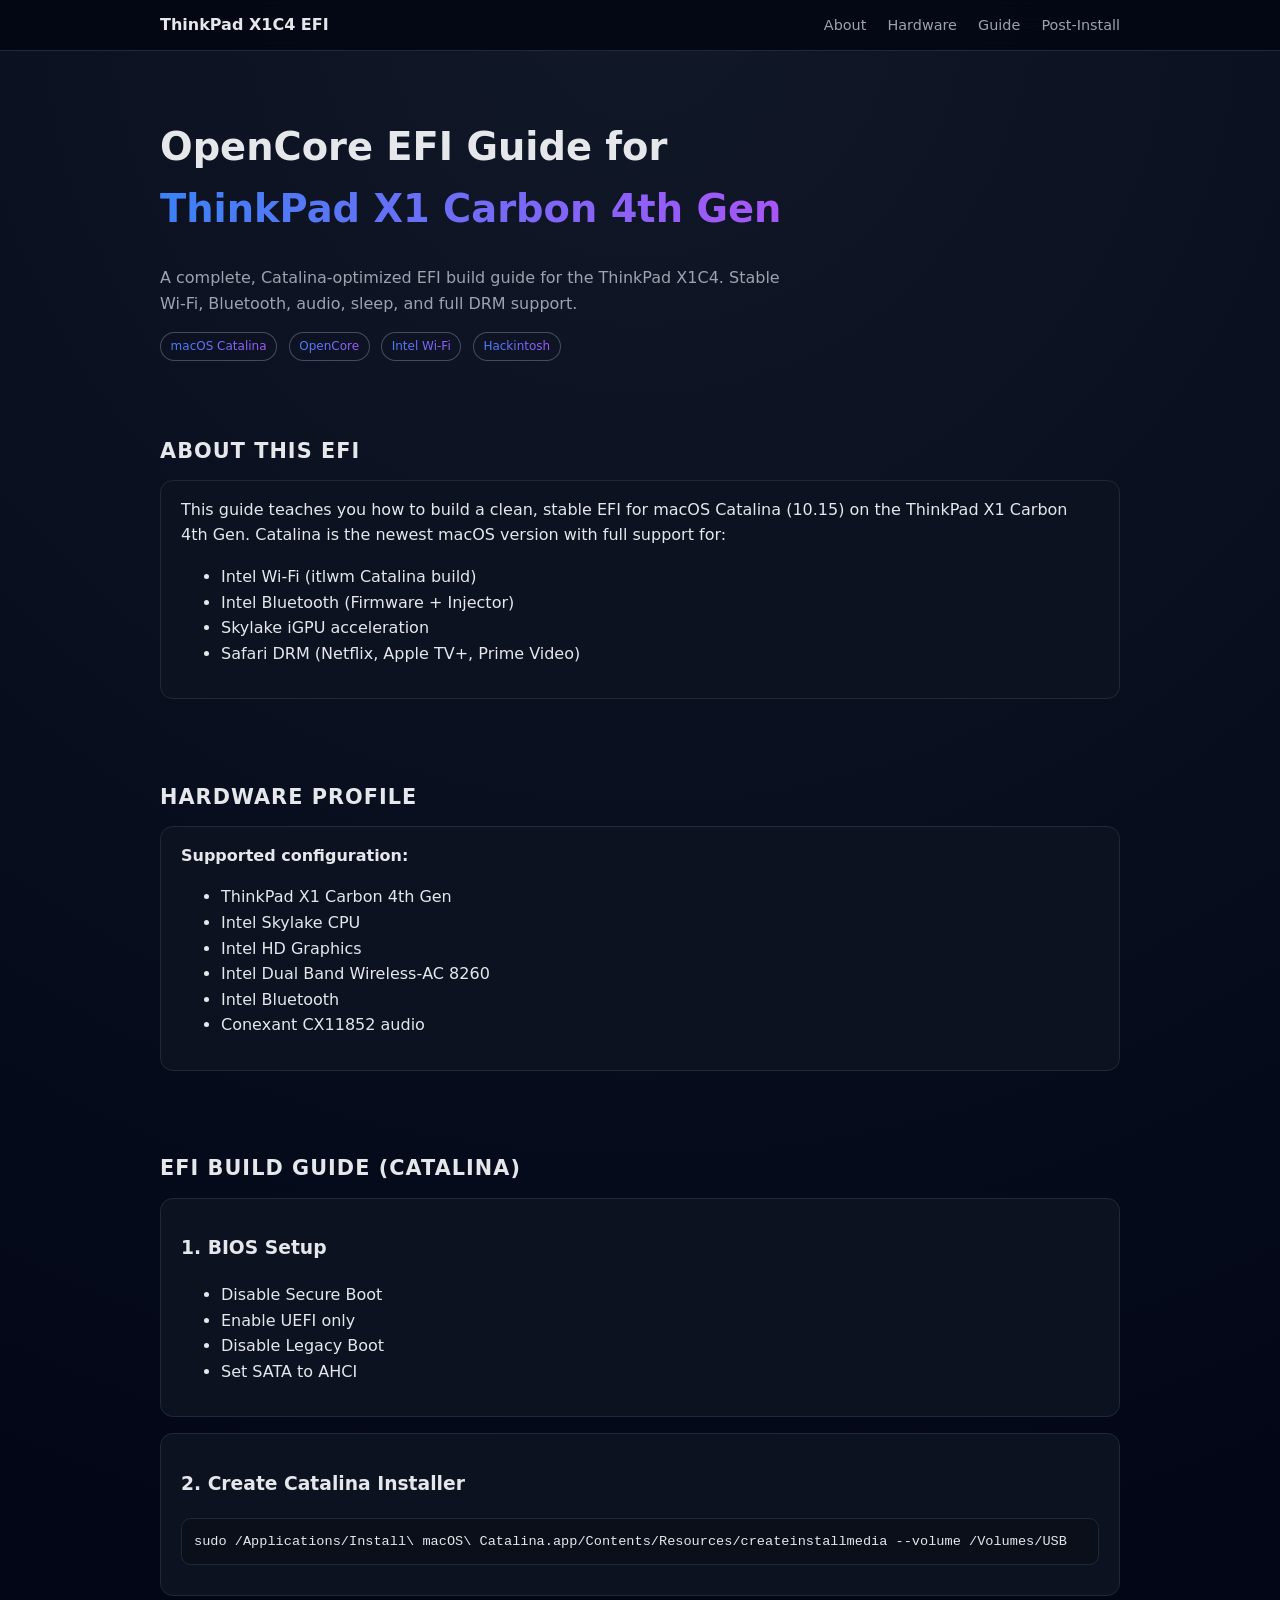
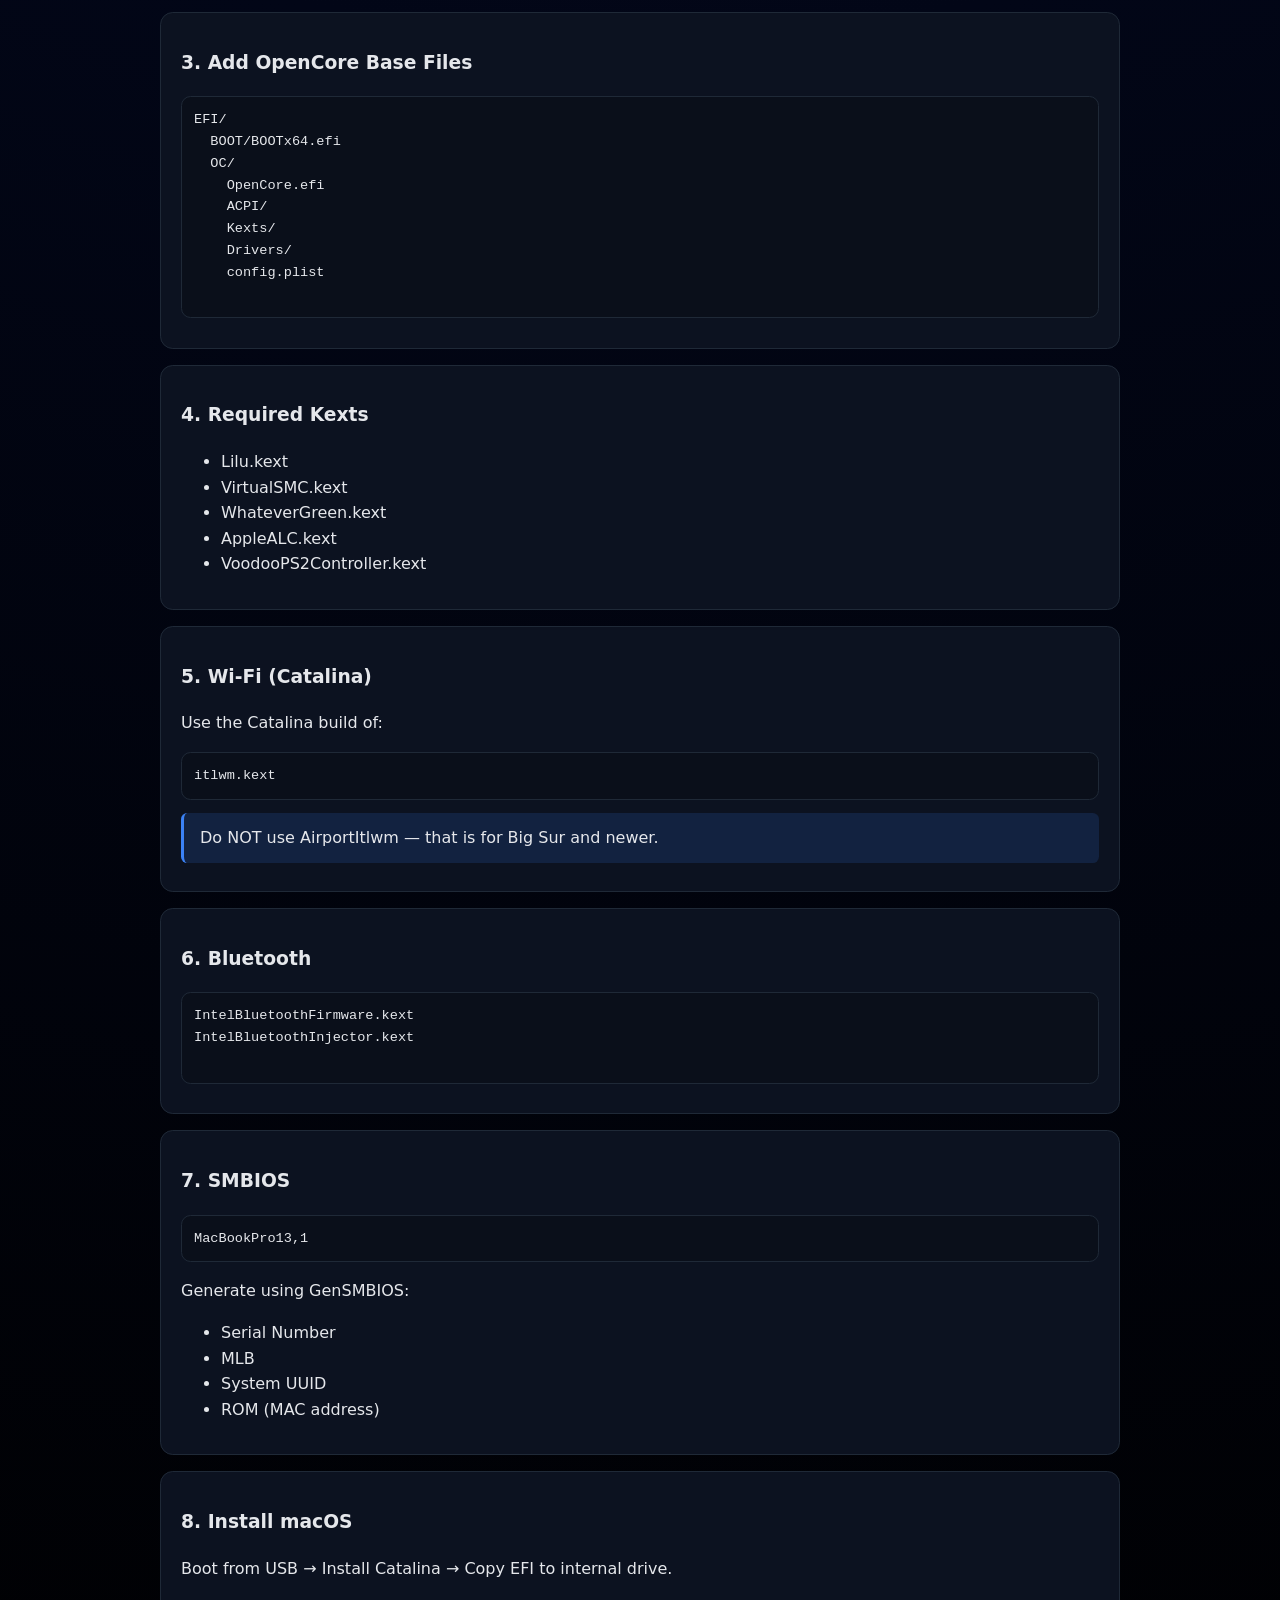
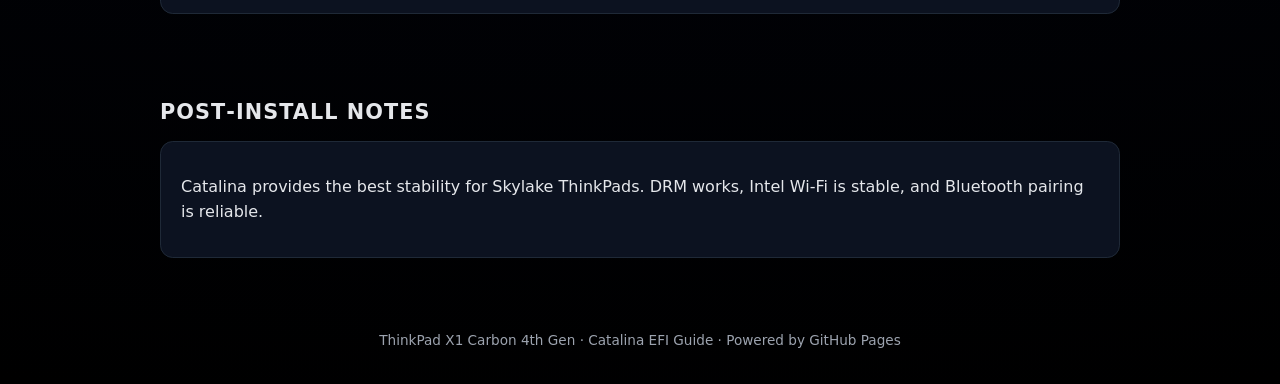
==== commit 358d8148: "Update index.html" ====
--- a/index.html
+++ b/index.html
@@ -212,4 +212,73 @@
     </div>
 
     <div class="card">
-        <h3>3. Add+        <h3>3. Add OpenCore Base Files</h3>
+        <pre>
+EFI/
+  BOOT/BOOTx64.efi
+  OC/
+    OpenCore.efi
+    ACPI/
+    Kexts/
+    Drivers/
+    config.plist
+        </pre>
+    </div>
+
+    <div class="card">
+        <h3>4. Required Kexts</h3>
+        <ul>
+            <li>Lilu.kext</li>
+            <li>VirtualSMC.kext</li>
+            <li>WhateverGreen.kext</li>
+            <li>AppleALC.kext</li>
+            <li>VoodooPS2Controller.kext</li>
+        </ul>
+    </div>
+
+    <div class="card">
+        <h3>5. Wi‑Fi (Catalina)</h3>
+        <p>Use the Catalina build of:</p>
+        <pre>itlwm.kext</pre>
+        <div class="callout">Do NOT use AirportItlwm — that is for Big Sur and newer.</div>
+    </div>
+
+    <div class="card">
+        <h3>6. Bluetooth</h3>
+        <pre>
+IntelBluetoothFirmware.kext
+IntelBluetoothInjector.kext
+        </pre>
+    </div>
+
+    <div class="card">
+        <h3>7. SMBIOS</h3>
+        <pre>MacBookPro13,1</pre>
+        <p>Generate using GenSMBIOS:</p>
+        <ul>
+            <li>Serial Number</li>
+            <li>MLB</li>
+            <li>System UUID</li>
+            <li>ROM (MAC address)</li>
+        </ul>
+    </div>
+
+    <div class="card">
+        <h3>8. Install macOS</h3>
+        <p>Boot from USB → Install Catalina → Copy EFI to internal drive.</p>
+    </div>
+</section>
+
+<section id="post">
+    <h2>Post‑Install Notes</h2>
+    <div class="card">
+        <p>Catalina provides the best stability for Skylake ThinkPads. DRM works, Intel Wi‑Fi is stable, and Bluetooth pairing is reliable.</p>
+    </div>
+</section>
+
+<footer>
+    ThinkPad X1 Carbon 4th Gen · Catalina EFI Guide · Powered by GitHub Pages
+</footer>
+
+</body>
+</html>
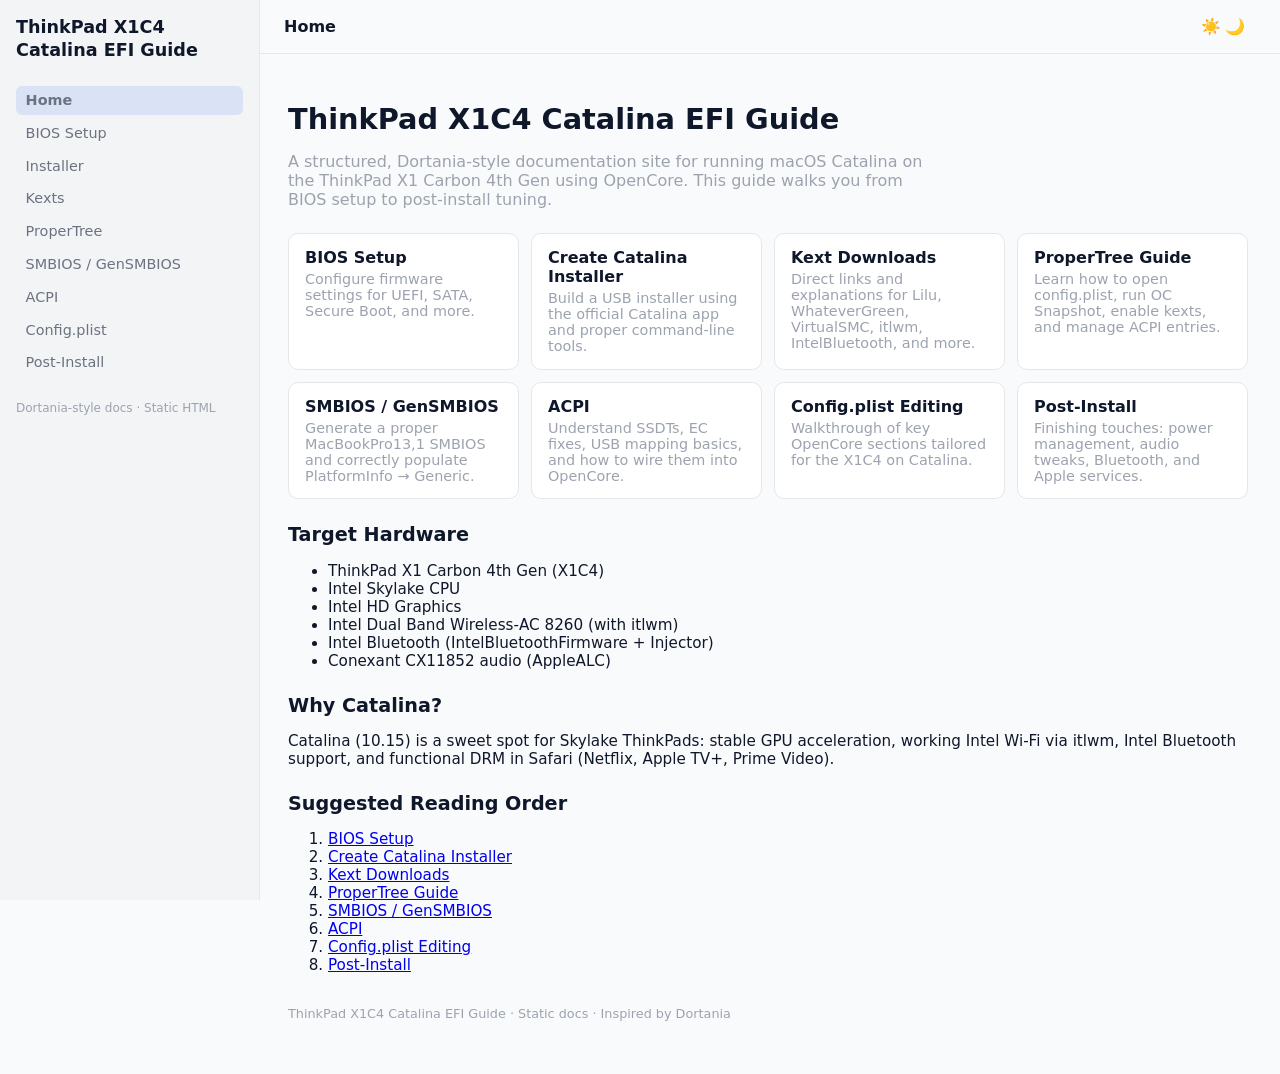
==== commit 1f52b4aa: "updating page" ====
--- a/index.html
+++ b/index.html
@@ -1,284 +1,137 @@
 <!DOCTYPE html>
-<html lang="en">
+<html lang="en" data-theme="auto">
 <head>
     <meta charset="UTF-8">
-    <title>ThinkPad X1 Carbon 4th Gen – Catalina OpenCore EFI Guide</title>
+    <title>ThinkPad X1C4 Catalina EFI Guide</title>
     <meta name="viewport" content="width=device-width, initial-scale=1">
-
-    <style>
-        :root {
-            --bg: #05070f;
-            --bg2: #0c1220;
-            --card: #111827;
-            --accent: #3b82f6;
-            --accent2: #a855f7;
-            --text: #e5e7eb;
-            --muted: #9ca3af;
-            --border: #1f2937;
-            --code: #0a0f1a;
-            --mono: ui-monospace, SFMono-Regular, Menlo, Monaco, Consolas, monospace;
-            --sans: system-ui, -apple-system, BlinkMacSystemFont, "Segoe UI", sans-serif;
-        }
-
-        body {
-            margin: 0;
-            font-family: var(--sans);
-            background: radial-gradient(circle at top, #111827 0, #020617 45%, #000 100%);
-            color: var(--text);
-            line-height: 1.6;
-        }
-
-        header {
-            position: sticky;
-            top: 0;
-            backdrop-filter: blur(12px);
-            background: rgba(3,7,18,0.85);
-            border-bottom: 1px solid var(--border);
-            z-index: 10;
-        }
-
-        nav {
-            max-width: 960px;
-            margin: auto;
-            padding: 0.75rem 1.25rem;
-            display: flex;
-            justify-content: space-between;
-            align-items: center;
-        }
-
-        nav a {
-            color: var(--muted);
-            margin-left: 1rem;
-            text-decoration: none;
-            font-size: 0.9rem;
-        }
-
-        nav a:hover {
-            color: var(--text);
-        }
-
-        .hero {
-            max-width: 960px;
-            margin: auto;
-            padding: 2.5rem 1.25rem 2rem;
-        }
-
-        .hero h1 {
-            font-size: clamp(2rem, 3vw, 2.6rem);
-            font-weight: 700;
-        }
-
-        .hero span {
-            background: linear-gradient(to right, var(--accent), var(--accent2));
-            -webkit-background-clip: text;
-            color: transparent;
-        }
-
-        .hero p {
-            color: var(--muted);
-            max-width: 40rem;
-        }
-
-        .tag {
-            display: inline-block;
-            padding: 0.25rem 0.6rem;
-            border-radius: 999px;
-            border: 1px solid rgba(148,163,184,0.4);
-            color: var(--muted);
-            margin-right: 0.4rem;
-            font-size: 0.75rem;
-        }
-
-        section {
-            max-width: 960px;
-            margin: auto;
-            padding: 1.5rem 1.25rem;
-        }
-
-        h2 {
-            font-size: 1.3rem;
-            margin-bottom: 0.75rem;
-            text-transform: uppercase;
-            letter-spacing: 0.05em;
-        }
-
-        .card {
-            background: var(--bg2);
-            border: 1px solid var(--border);
-            border-radius: 0.8rem;
-            padding: 1rem 1.25rem;
-            margin-bottom: 1rem;
-        }
-
-        pre {
-            background: var(--code);
-            border: 1px solid var(--border);
-            padding: 0.75rem;
-            border-radius: 0.6rem;
-            overflow-x: auto;
-            font-family: var(--mono);
-            font-size: 0.85rem;
-        }
-
-        .callout {
-            background: rgba(59,130,246,0.15);
-            border-left: 3px solid var(--accent);
-            padding: 0.75rem 1rem;
-            border-radius: 0.4rem;
-            margin: 0.75rem 0;
-        }
-
-        footer {
-            text-align: center;
-            padding: 2rem;
-            color: var(--muted);
-            font-size: 0.85rem;
-        }
-    </style>
+    <link rel="stylesheet" href="assets/style.css">
+    <script defer src="assets/theme.js"></script>
 </head>
-
 <body>
 
-<header>
-    <nav>
-        <div><strong>ThinkPad X1C4 EFI</strong></div>
-        <div>
-            <a href="#about">About</a>
-            <a href="#hardware">Hardware</a>
-            <a href="#guide">Guide</a>
-            <a href="#post">Post‑Install</a>
+<div class="layout">
+    <!-- Sidebar -->
+    <aside class="sidebar">
+        <div class="sidebar-header">
+            <div class="site-title">ThinkPad X1C4<br>Catalina EFI Guide</div>
         </div>
-    </nav>
-</header>
 
-<div class="hero">
-    <h1>OpenCore EFI Guide for<br><span>ThinkPad X1 Carbon 4th Gen</span></h1>
-    <p>A complete, Catalina‑optimized EFI build guide for the ThinkPad X1C4. Stable Wi‑Fi, Bluetooth, audio, sleep, and full DRM support.</p>
+        <nav class="sidebar-nav">
+            <a href="index.html" class="nav-link active">Home</a>
+            <a href="bios.html" class="nav-link">BIOS Setup</a>
+            <a href="installer.html" class="nav-link">Installer</a>
+            <a href="kexts.html" class="nav-link">Kexts</a>
+            <a href="propertree.html" class="nav-link">ProperTree</a>
+            <a href="smbios.html" class="nav-link">SMBIOS / GenSMBIOS</a>
+            <a href="acpi.html" class="nav-link">ACPI</a>
+            <a href="config.html" class="nav-link">Config.plist</a>
+            <a href="postinstall.html" class="nav-link">Post‑Install</a>
+        </nav>
 
-    <div style="margin-top:1rem;">
-        <span class="tag">macOS Catalina</span>
-        <span class="tag">OpenCore</span>
-        <span class="tag">Intel Wi‑Fi</span>
-        <span class="tag">Hackintosh</span>
-    </div>
+        <div class="sidebar-footer">
+            <span class="sidebar-note">Dortania‑style docs · Static HTML</span>
+        </div>
+    </aside>
+
+    <!-- Main content -->
+    <main class="content">
+        <header class="topbar">
+            <div class="topbar-title">Home</div>
+            <button id="theme-toggle" class="theme-toggle" aria-label="Toggle theme">
+                <span class="icon-sun">☀️</span>
+                <span class="icon-moon">🌙</span>
+            </button>
+        </header>
+
+        <article class="page">
+            <h1>ThinkPad X1C4 Catalina EFI Guide</h1>
+            <p class="lead">
+                A structured, Dortania‑style documentation site for running macOS Catalina on the ThinkPad X1 Carbon 4th Gen
+                using OpenCore. This guide walks you from BIOS setup to post‑install tuning.
+            </p>
+
+            <div class="card-grid">
+                <a class="card" href="bios.html">
+                    <h2>BIOS Setup</h2>
+                    <p>Configure firmware settings for UEFI, SATA, Secure Boot, and more.</p>
+                </a>
+
+                <a class="card" href="installer.html">
+                    <h2>Create Catalina Installer</h2>
+                    <p>Build a USB installer using the official Catalina app and proper command‑line tools.</p>
+                </a>
+
+                <a class="card" href="kexts.html">
+                    <h2>Kext Downloads</h2>
+                    <p>Direct links and explanations for Lilu, WhateverGreen, VirtualSMC, itlwm, IntelBluetooth, and more.</p>
+                </a>
+
+                <a class="card" href="propertree.html">
+                    <h2>ProperTree Guide</h2>
+                    <p>Learn how to open config.plist, run OC Snapshot, enable kexts, and manage ACPI entries.</p>
+                </a>
+
+                <a class="card" href="smbios.html">
+                    <h2>SMBIOS / GenSMBIOS</h2>
+                    <p>Generate a proper MacBookPro13,1 SMBIOS and correctly populate PlatformInfo → Generic.</p>
+                </a>
+
+                <a class="card" href="acpi.html">
+                    <h2>ACPI</h2>
+                    <p>Understand SSDTs, EC fixes, USB mapping basics, and how to wire them into OpenCore.</p>
+                </a>
+
+                <a class="card" href="config.html">
+                    <h2>Config.plist Editing</h2>
+                    <p>Walkthrough of key OpenCore sections tailored for the X1C4 on Catalina.</p>
+                </a>
+
+                <a class="card" href="postinstall.html">
+                    <h2>Post‑Install</h2>
+                    <p>Finishing touches: power management, audio tweaks, Bluetooth, and Apple services.</p>
+                </a>
+            </div>
+
+            <section class="section">
+                <h2>Target Hardware</h2>
+                <ul>
+                    <li>ThinkPad X1 Carbon 4th Gen (X1C4)</li>
+                    <li>Intel Skylake CPU</li>
+                    <li>Intel HD Graphics</li>
+                    <li>Intel Dual Band Wireless‑AC 8260 (with itlwm)</li>
+                    <li>Intel Bluetooth (IntelBluetoothFirmware + Injector)</li>
+                    <li>Conexant CX11852 audio (AppleALC)</li>
+                </ul>
+            </section>
+
+            <section class="section">
+                <h2>Why Catalina?</h2>
+                <p>
+                    Catalina (10.15) is a sweet spot for Skylake ThinkPads: stable GPU acceleration, working Intel Wi‑Fi via itlwm,
+                    Intel Bluetooth support, and functional DRM in Safari (Netflix, Apple TV+, Prime Video).
+                </p>
+            </section>
+
+            <section class="section">
+                <h2>Suggested Reading Order</h2>
+                <ol>
+                    <li><a href="bios.html">BIOS Setup</a></li>
+                    <li><a href="installer.html">Create Catalina Installer</a></li>
+                    <li><a href="kexts.html">Kext Downloads</a></li>
+                    <li><a href="propertree.html">ProperTree Guide</a></li>
+                    <li><a href="smbios.html">SMBIOS / GenSMBIOS</a></li>
+                    <li><a href="acpi.html">ACPI</a></li>
+                    <li><a href="config.html">Config.plist Editing</a></li>
+                    <li><a href="postinstall.html">Post‑Install</a></li>
+                </ol>
+            </section>
+
+            <footer class="page-footer">
+                <p>ThinkPad X1C4 Catalina EFI Guide · Static docs · Inspired by Dortania</p>
+            </footer>
+        </article>
+    </main>
 </div>
-
-<section id="about">
-    <h2>About This EFI</h2>
-    <div class="card">
-        This guide teaches you how to build a clean, stable EFI for macOS Catalina (10.15) on the ThinkPad X1 Carbon 4th Gen.
-        Catalina is the newest macOS version with full support for:
-        <ul>
-            <li>Intel Wi‑Fi (itlwm Catalina build)</li>
-            <li>Intel Bluetooth (Firmware + Injector)</li>
-            <li>Skylake iGPU acceleration</li>
-            <li>Safari DRM (Netflix, Apple TV+, Prime Video)</li>
-        </ul>
-    </div>
-</section>
-
-<section id="hardware">
-    <h2>Hardware Profile</h2>
-
-    <div class="card">
-        <strong>Supported configuration:</strong>
-        <ul>
-            <li>ThinkPad X1 Carbon 4th Gen</li>
-            <li>Intel Skylake CPU</li>
-            <li>Intel HD Graphics</li>
-            <li>Intel Dual Band Wireless‑AC 8260</li>
-            <li>Intel Bluetooth</li>
-            <li>Conexant CX11852 audio</li>
-        </ul>
-    </div>
-</section>
-
-<section id="guide">
-    <h2>EFI Build Guide (Catalina)</h2>
-
-    <div class="card">
-        <h3>1. BIOS Setup</h3>
-        <ul>
-            <li>Disable Secure Boot</li>
-            <li>Enable UEFI only</li>
-            <li>Disable Legacy Boot</li>
-            <li>Set SATA to AHCI</li>
-        </ul>
-    </div>
-
-    <div class="card">
-        <h3>2. Create Catalina Installer</h3>
-        <pre>sudo /Applications/Install\ macOS\ Catalina.app/Contents/Resources/createinstallmedia --volume /Volumes/USB</pre>
-    </div>
-
-    <div class="card">
-        <h3>3. Add OpenCore Base Files</h3>
-        <pre>
-EFI/
-  BOOT/BOOTx64.efi
-  OC/
-    OpenCore.efi
-    ACPI/
-    Kexts/
-    Drivers/
-    config.plist
-        </pre>
-    </div>
-
-    <div class="card">
-        <h3>4. Required Kexts</h3>
-        <ul>
-            <li>Lilu.kext</li>
-            <li>VirtualSMC.kext</li>
-            <li>WhateverGreen.kext</li>
-            <li>AppleALC.kext</li>
-            <li>VoodooPS2Controller.kext</li>
-        </ul>
-    </div>
-
-    <div class="card">
-        <h3>5. Wi‑Fi (Catalina)</h3>
-        <p>Use the Catalina build of:</p>
-        <pre>itlwm.kext</pre>
-        <div class="callout">Do NOT use AirportItlwm — that is for Big Sur and newer.</div>
-    </div>
-
-    <div class="card">
-        <h3>6. Bluetooth</h3>
-        <pre>
-IntelBluetoothFirmware.kext
-IntelBluetoothInjector.kext
-        </pre>
-    </div>
-
-    <div class="card">
-        <h3>7. SMBIOS</h3>
-        <pre>MacBookPro13,1</pre>
-        <p>Generate using GenSMBIOS:</p>
-        <ul>
-            <li>Serial Number</li>
-            <li>MLB</li>
-            <li>System UUID</li>
-            <li>ROM (MAC address)</li>
-        </ul>
-    </div>
-
-    <div class="card">
-        <h3>8. Install macOS</h3>
-        <p>Boot from USB → Install Catalina → Copy EFI to internal drive.</p>
-    </div>
-</section>
-
-<section id="post">
-    <h2>Post‑Install Notes</h2>
-    <div class="card">
-        <p>Catalina provides the best stability for Skylake ThinkPads. DRM works, Intel Wi‑Fi is stable, and Bluetooth pairing is reliable.</p>
-    </div>
-</section>
-
-<footer>
-    ThinkPad X1 Carbon 4th Gen · Catalina EFI Guide · Powered by GitHub Pages
-</footer>
 
 </body>
 </html>
--- a/assets/style.css
+++ b/assets/style.css
@@ -0,0 +1,284 @@
+:root {
+    --bg-light: #f9fafb;
+    --bg-dark: #020617;
+    --bg-elevated-light: #ffffff;
+    --bg-elevated-dark: #020617;
+    --text-light: #0f172a;
+    --text-dark: #e5e7eb;
+    --muted-light: #6b7280;
+    --muted-dark: #9ca3af;
+    --border-light: #e5e7eb;
+    --border-dark: #1f2937;
+    --accent: #2563eb; /* Dortania blue */
+    --accent-soft-light: #dbeafe;
+    --accent-soft-dark: #1d3557;
+    --sidebar-width: 260px;
+    --radius: 10px;
+    --font-sans: system-ui, -apple-system, BlinkMacSystemFont, "Segoe UI", sans-serif;
+}
+
+html {
+    color-scheme: light dark;
+}
+
+html[data-theme="light"] {
+    background-color: var(--bg-light);
+    color: var(--text-light);
+}
+
+html[data-theme="dark"] {
+    background-color: var(--bg-dark);
+    color: var(--text-dark);
+}
+
+body {
+    margin: 0;
+    font-family: var(--font-sans);
+}
+
+/* Layout */
+
+.layout {
+    display: flex;
+    min-height: 100vh;
+}
+
+/* Sidebar */
+
+.sidebar {
+    width: var(--sidebar-width);
+    border-right: 1px solid;
+    padding: 1rem;
+    box-sizing: border-box;
+    position: sticky;
+    top: 0;
+    align-self: flex-start;
+    height: 100vh;
+    overflow-y: auto;
+}
+
+html[data-theme="light"] .sidebar {
+    background: #f3f4f6;
+    border-color: var(--border-light);
+}
+
+html[data-theme="dark"] .sidebar {
+    background: #020617;
+    border-color: var(--border-dark);
+}
+
+.sidebar-header {
+    margin-bottom: 1.5rem;
+}
+
+.site-title {
+    font-weight: 700;
+    font-size: 1.1rem;
+    line-height: 1.3;
+}
+
+.sidebar-nav {
+    display: flex;
+    flex-direction: column;
+    gap: 0.25rem;
+    margin-bottom: 1.5rem;
+}
+
+.nav-link {
+    display: block;
+    padding: 0.4rem 0.6rem;
+    border-radius: 6px;
+    text-decoration: none;
+    font-size: 0.9rem;
+}
+
+html[data-theme="light"] .nav-link {
+    color: var(--muted-light);
+}
+
+html[data-theme="dark"] .nav-link {
+    color: var(--muted-dark);
+}
+
+.nav-link:hover {
+    background: rgba(37, 99, 235, 0.08);
+    color: var(--accent);
+}
+
+.nav-link.active {
+    background: rgba(37, 99, 235, 0.12);
+    color: var(--accent);
+    font-weight: 600;
+}
+
+.sidebar-footer {
+    font-size: 0.75rem;
+    color: var(--muted-dark);
+}
+
+/* Content */
+
+.content {
+    flex: 1;
+    min-width: 0;
+    display: flex;
+    flex-direction: column;
+}
+
+.topbar {
+    display: flex;
+    justify-content: space-between;
+    align-items: center;
+    padding: 0.75rem 1.5rem;
+    border-bottom: 1px solid;
+    position: sticky;
+    top: 0;
+    z-index: 10;
+    backdrop-filter: blur(10px);
+}
+
+html[data-theme="light"] .topbar {
+    background: rgba(249, 250, 251, 0.9);
+    border-color: var(--border-light);
+}
+
+html[data-theme="dark"] .topbar {
+    background: rgba(2, 6, 23, 0.9);
+    border-color: var(--border-dark);
+}
+
+.topbar-title {
+    font-weight: 600;
+}
+
+.theme-toggle {
+    border: 1px solid transparent;
+    border-radius: 999px;
+    padding: 0.25rem 0.6rem;
+    background: none;
+    cursor: pointer;
+    font-size: 0.9rem;
+    display: flex;
+    align-items: center;
+    gap: 0.25rem;
+}
+
+html[data-theme="light"] .theme-toggle {
+    color: var(--muted-light);
+}
+
+html[data-theme="dark"] .theme-toggle {
+    color: var(--muted-dark);
+}
+
+.theme-toggle:hover {
+    border-color: var(--accent);
+}
+
+.icon-moon,
+.icon-sun {
+    font-size: 1rem;
+}
+
+/* Page */
+
+.page {
+    padding: 1.5rem 1.75rem 2.5rem;
+    max-width: 960px;
+}
+
+h1 {
+    font-size: 1.8rem;
+    margin-bottom: 0.5rem;
+}
+
+h2 {
+    font-size: 1.2rem;
+    margin-top: 1.5rem;
+    margin-bottom: 0.5rem;
+}
+
+.lead {
+    color: var(--muted-dark);
+    max-width: 40rem;
+    margin-bottom: 1.5rem;
+}
+
+.card-grid {
+    display: grid;
+    grid-template-columns: repeat(auto-fit, minmax(220px, 1fr));
+    gap: 0.75rem;
+    margin-bottom: 1.5rem;
+}
+
+.card {
+    border-radius: var(--radius);
+    padding: 0.9rem 1rem;
+    text-decoration: none;
+    border: 1px solid;
+    font-size: 0.9rem;
+}
+
+html[data-theme="light"] .card {
+    background: var(--bg-elevated-light);
+    border-color: var(--border-light);
+    color: var(--text-light);
+}
+
+html[data-theme="dark"] .card {
+    background: var(--bg-elevated-dark);
+    border-color: var(--border-dark);
+    color: var(--text-dark);
+}
+
+.card h2 {
+    margin-top: 0;
+    margin-bottom: 0.25rem;
+    font-size: 1rem;
+}
+
+.card p {
+    margin: 0;
+    color: var(--muted-dark);
+}
+
+.card:hover {
+    border-color: var(--accent);
+    box-shadow: 0 0 0 1px rgba(37, 99, 235, 0.2);
+}
+
+.section {
+    margin-top: 1.5rem;
+}
+
+.section p,
+.section ul,
+.section ol {
+    font-size: 0.95rem;
+}
+
+.page-footer {
+    margin-top: 2rem;
+    font-size: 0.8rem;
+    color: var(--muted-dark);
+}
+
+/* Responsive */
+
+@media (max-width: 800px) {
+    .layout {
+        flex-direction: column;
+    }
+
+    .sidebar {
+        position: static;
+        width: 100%;
+        height: auto;
+        border-right: none;
+        border-bottom: 1px solid;
+    }
+
+    .content {
+        min-height: auto;
+    }
+}
